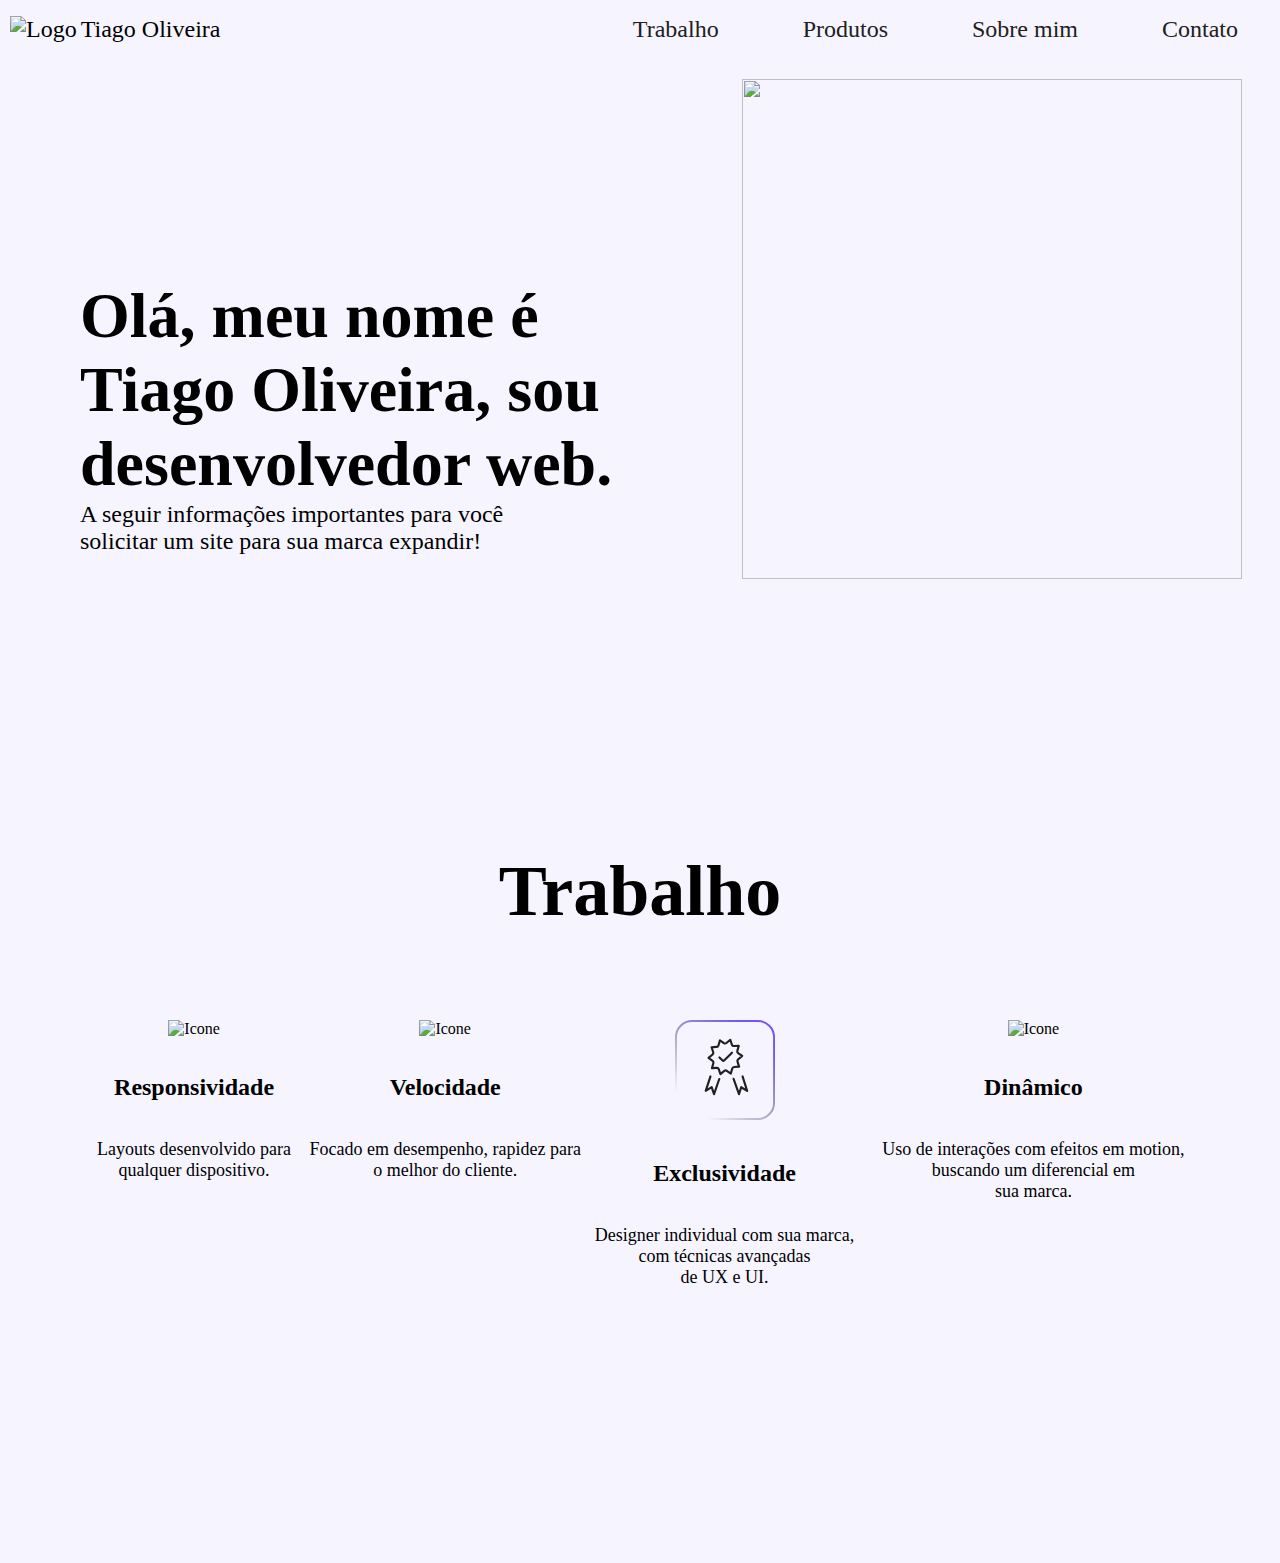
==== index.html @ e6772fb2 "Up up" ====
<!DOCTYPE html>
<html lang="pt-br">
<head>
    <meta charset="UTF-8">
    <meta name="viewport" content="width=device-width, initial-scale=1.0">
    <title>Tiago Oliveira</title>
    <link rel="stylesheet" href="style.css">
</head>
<body>
    <nav class="navbar">
         <div class="logoname">
            <div class="logo">
            <img src="imagens/logo.svg" alt="Logo">
            </div>
            <div class="name">
                <li>Tiago Oliveira</li>
            </div>
        </div>
        
        <ul class="menu">
            <li><a href="Trabalho">Trabalho</a></li>
            <li><a href="Produtos">Produtos</a></li>
            <li><a href="Sobre mim">Sobre mim</a></li>
            <li><a href="Contato">Contato</a></li>
        </ul>
    </nav>
    
        <section class="container">
        
            <div class="text1">
                <h1>Olá, meu nome é<br>
                    Tiago Oliveira, sou<br>
                    desenvolvedor web.</h1>
                <p>A seguir informações importantes para você<br> solicitar um site para sua marca expandir!</p>
            </div>
            <div class="imgeu">
                <div class="fotoeu">
                    <img src="imagens/retanguloeu.svg">
                    <img src="imagens/eu.svg">
                </div>
            </div>
        </section>

        <section class="container2">
            <div class="work"> 
                    <h2>Trabalho</h2>
            </div>
            <div class="iconstext">
                <div class="texticons-child">
                    <div class="icon1">
                        <img src="imagens/work1.svg" alt="Icone">
                    </div>
                    <div class="text">
                        <h3>Responsividade</h3>
                        <p1>Layouts desenvolvido para qualquer dispositivo.</p1>
                    </div>
                </div>
                <div class="texticons-child">
                    <div class="icon1">
                        <img src="imagens/work2.svg" alt="Icone">
                    </div>
                    <div class="text">
                        <h3>Velocidade</h3>
                        <p1>Focado em desempenho, rapidez para o melhor do cliente.</p1>
                    </div>
                </div>
                <div class="texticons-child">
                    <div class="icon1">
                        <img src="imagens/excluisividade.svg" alt="Icone">
                    </div>
                    <div class="text">
                        <h3>Exclusividade</h3>
                        <p1>Designer individual com sua marca, com técnicas avançadas<br> de UX e UI.</p1>
                    </div>
                </div>
                <div class="texticons-child">
                    <div class="icon1">
                        <img src="imagens/dinamico.svg" alt="Icone">
                    </div>
                    <div class="text">
                        <h3>Dinâmico</h3>
                        <p1>Uso de interações com efeitos em motion, buscando um diferencial em<br> sua marca.</p1>
                    </div>
                </div>
            </div>           
        </section>
    
</body>
</html>
---- style.css ----
*{
    padding: 0;
    margin: 0;
    box-sizing: border-box;
}

body{
    background-color: #F6F5FF;
}
.navbar{ 
    font-size: 24px;
    width: 100%;
    background-color: #F6F5FF;
    display: flex;
    justify-content: space-between;
}
.logoname {
    display: flex;
    justify-content: space-between;
    align-items: center;
}
.logo img{
    padding: 0 0 0 10px;
    width:  90px;
    height: 90px;
}
.name li {
    padding: 0 0 0 4px;
    text-decoration: none;
    display: block;
}
.menu {
    list-style: none;
    display: flex;
}
.menu li {
    margin: 0px 10px;
}
a{
    text-decoration: none;
    display: block;
    padding: 16px 32px;
    border-radius: 8px;
    color: #202020;
    transition: .5s ease;
}
.container {
    /*border: 1px solid black;*/
    max-width: 1200px;
    margin: 0px auto;
    padding: 20px 40px;
    display: flex;
    flex-direction: row;   
}
.text1 h1 {
    /*border: 1px solid red;*/
    font-size: 64px;
    padding: 200px 0 0 0;
}
.text1 p {
    /*border: 1px solid green;*/
    font-size: 24px;
}
.imgeu { 
    /*border: 1px solid orange;*/
    padding-left: 130px;
}
.fotoeu img{
   /* border: 1px solid blue;*/
    position: absolute;
    width: 500px;
    height: 500px;   
}
.retangulo img{
    /*border: 1px solid yellow;*/
    position: absolute;
}
.container2 {
    max-width: 1200px;
    
    margin: 255px auto;
    padding: 20px 40px;
    display: flex;
    flex-direction: column;
}
.work {
    text-align: center;  
    margin-bottom: 87px;
    font-size: 48px;
}
.iconstext {
    display: flex;   
}

.icon1 {
    text-align: center;
    margin-bottom: 36px;
}
.icon1 img {
    width: 100px;
    height: 100px;    
}
.text {
   /* border: 1px solid blue;*/
    text-align: center;
    align-items: center;
}
.text h3 {
    font-size: 24px;
    margin-bottom: 38px;
}
.text p1 {
    font-size: 18px;
}
.icon2 img {
    width: 100px;
    height: 100px;
}
.text2 {
    border: 1px solid blue;
}
.icon3 img {
    width: 100px;
    height: 100px;
}
.text3 {
    border: 1px solid blue;
}
.icon4 img {
    width: 100px;
    height: 100px;
}
.text4 {
    border: 1px solid blue;
}
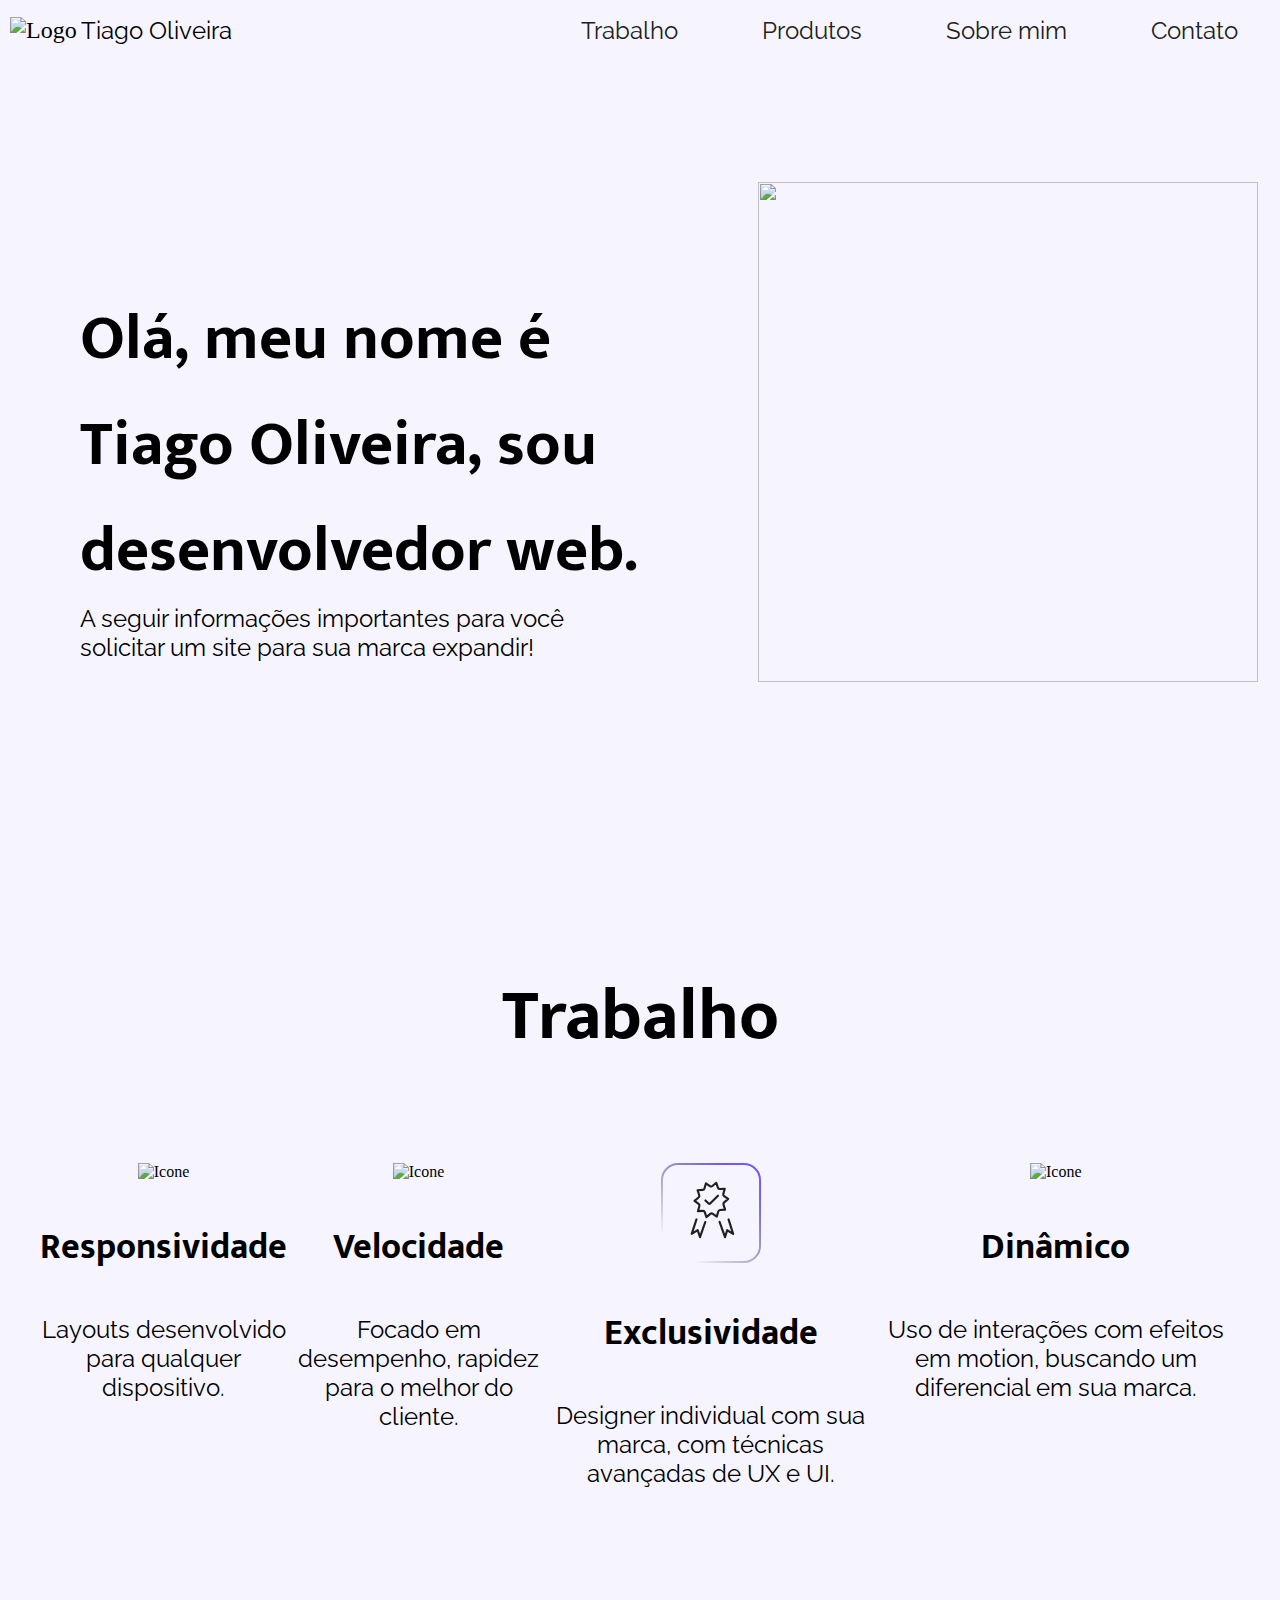
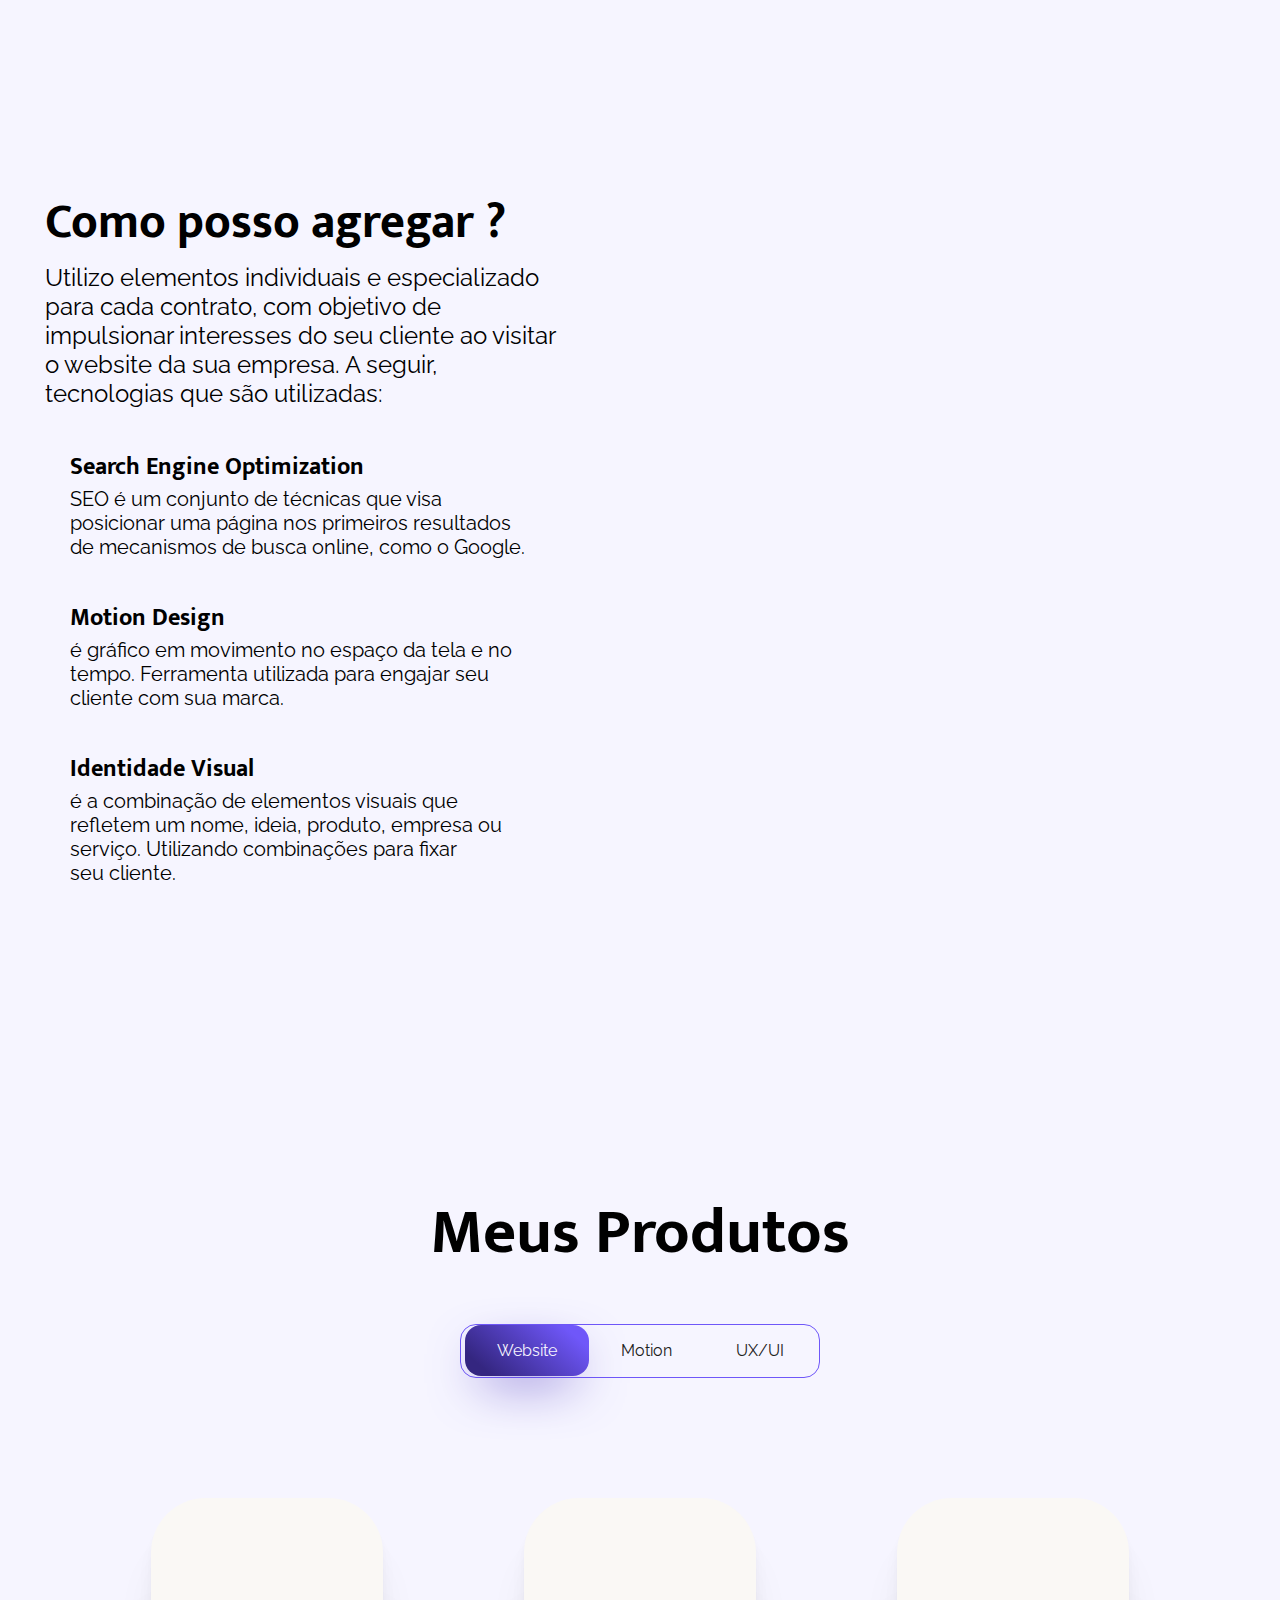
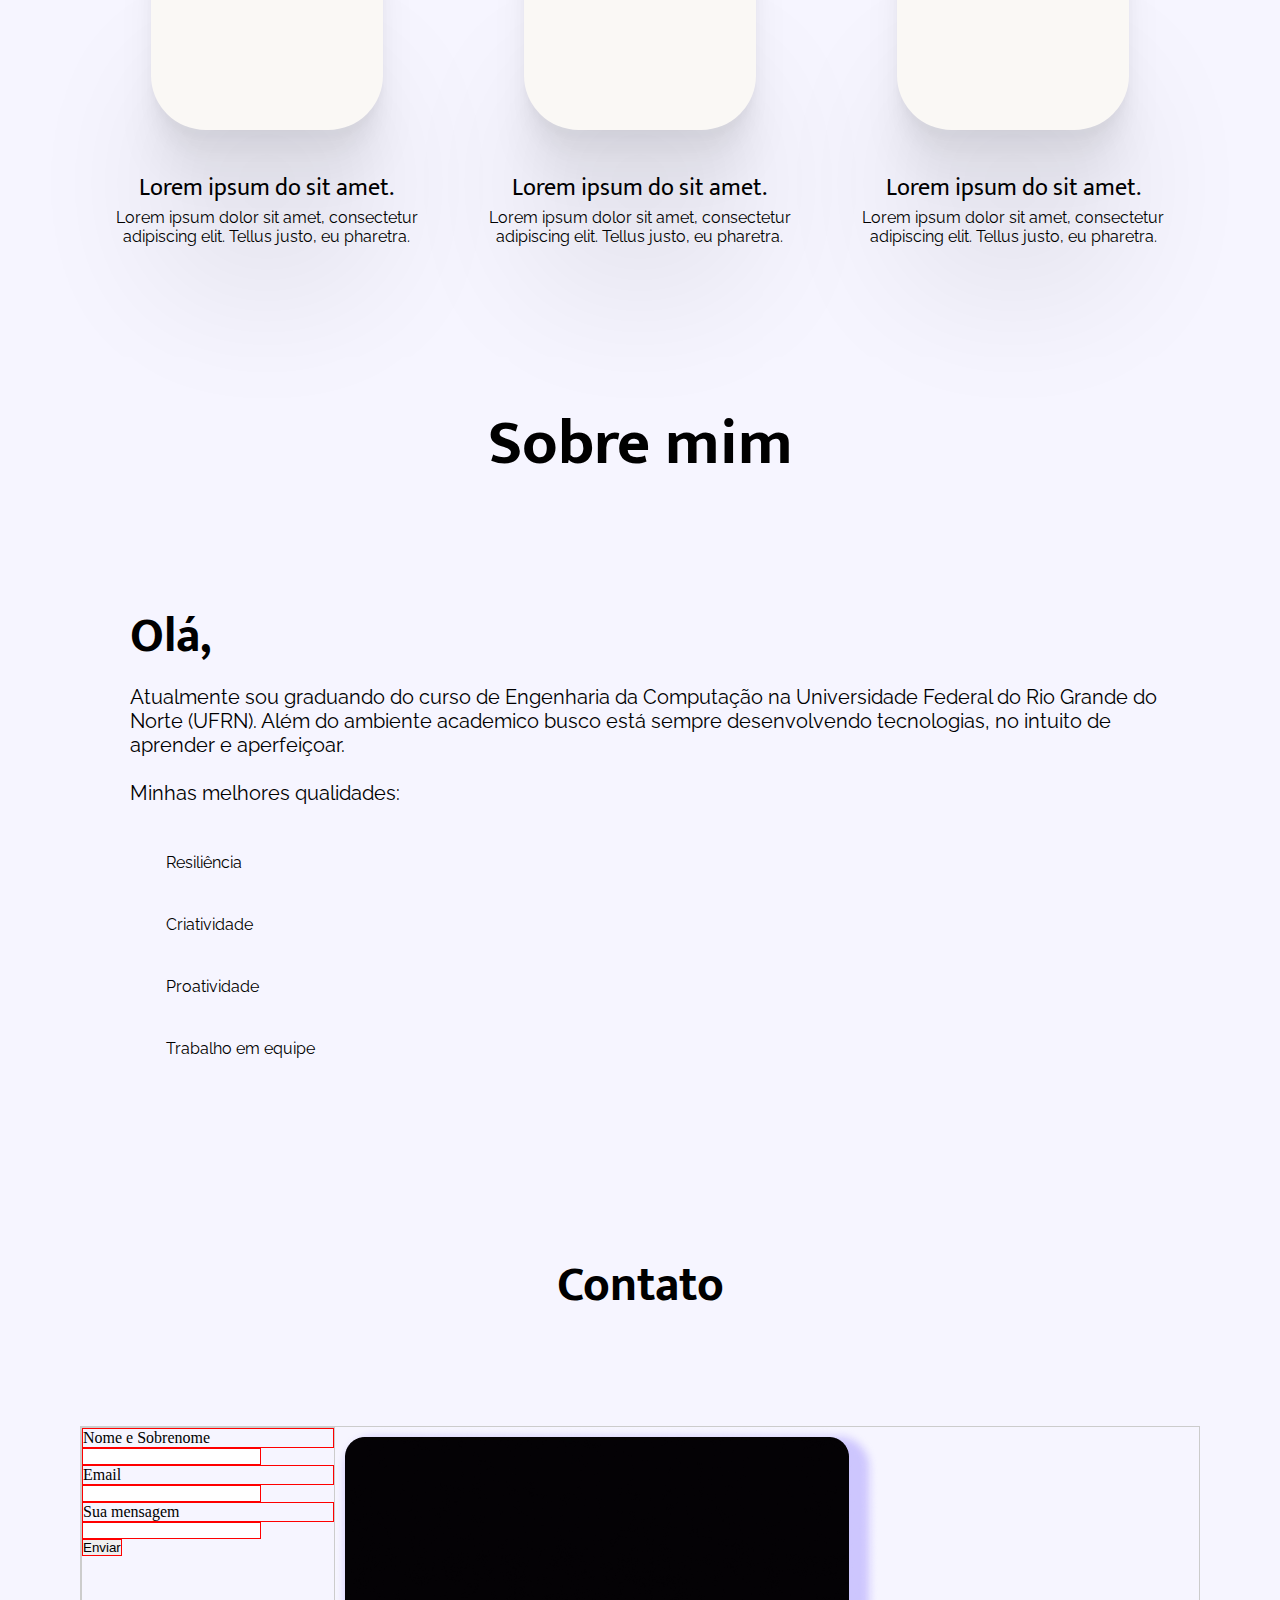
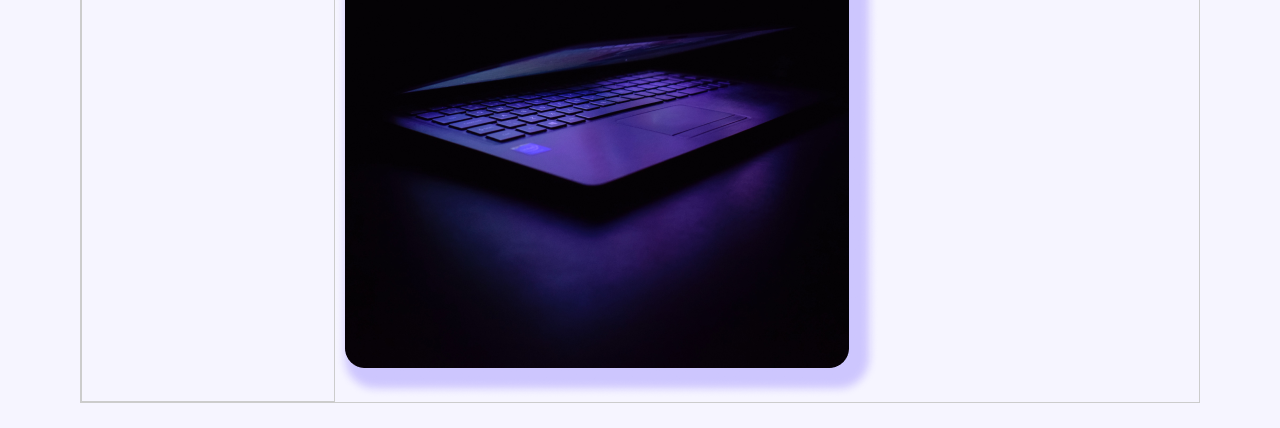
==== commit c569b7b2: "Portfólio Tosantos.dev" ====
--- a/index.html
+++ b/index.html
@@ -5,6 +5,10 @@
     <meta name="viewport" content="width=device-width, initial-scale=1.0">
     <title>Tiago Oliveira</title>
     <link rel="stylesheet" href="style.css">
+    <link rel="preconnect" href="https://fonts.gstatic.com">
+    <link href="https://fonts.googleapis.com/css2?family=Mukta&display=swap" rel="stylesheet">
+    <link rel="preconnect" href="https://fonts.gstatic.com">
+    <link href="https://fonts.googleapis.com/css2?family=Mukta:wght@400;500&family=Raleway&display=swap" rel="stylesheet">
 </head>
 <body>
     <nav class="navbar">
@@ -70,7 +74,7 @@
                     </div>
                     <div class="text">
                         <h3>Exclusividade</h3>
-                        <p1>Designer individual com sua marca, com técnicas avançadas<br> de UX e UI.</p1>
+                        <p1>Designer individual com sua marca, com técnicas avançadas de UX e UI.</p1>
                     </div>
                 </div>
                 <div class="texticons-child">
@@ -79,11 +83,160 @@
                     </div>
                     <div class="text">
                         <h3>Dinâmico</h3>
-                        <p1>Uso de interações com efeitos em motion, buscando um diferencial em<br> sua marca.</p1>
+                        <p1>Uso de interações com efeitos em motion, buscando um diferencial em sua marca.</p1>
                     </div>
                 </div>
             </div>           
         </section>
+    <section class="container3">
+
+        <div class="wireframe">
+            <div class="texts1">
+                <h4>Como posso agregar ?</h4>
+                <p2>Utilizo elementos individuais e especializado<br> 
+                para cada contrato, com objetivo de<br> impulsionar interesses do seu cliente ao visitar<br> o website da sua empresa. A seguir,<br> tecnologias que são utilizadas:
+                </p2>
+            </div>
+            <div class="text2">
+                <div class="text2-child">
+                    <div class="icontext">
+                        <img src="imagens/ponto.svg" alt="">
+                    </div>
+                    <div class="topicostext">
+                        <h5>Search Engine Optimization</h5>
+                        <p3>SEO é um conjunto de técnicas que visa<br> posicionar uma página nos primeiros resultados<br> de mecanismos de busca online, como o Google.</p3>
+                    </div>
+                </div>
+                <div class="text2-child">
+                    <div class="icontext">
+                        <img src="imagens/ponto.svg" alt="">
+                    </div>
+                    <div class="topicostext">
+                        <h5>Motion Design</h5>
+                        <p3>é gráfico em movimento no espaço da tela e no<br> tempo. Ferramenta utilizada para engajar seu<br> cliente com sua marca.  </p3>
+                    </div>
+                </div> 
+                <div class="text2-child">
+                    <div class="icontext">
+                        <img src="imagens/ponto.svg" alt="">
+                    </div>
+                    <div class="topicostext">
+                        <h5>Identidade Visual</h5>
+                        <p3>é a combinação de elementos visuais que<br> refletem um nome, ideia, produto, empresa ou<br> serviço. Utilizando combinações para fixar<br> seu cliente.
+                        </p3>
+                    </div>
+                </div>   
+            </div>
+            
+        </div>
+        <div class="mockup">
+            <img src="imagens/mockup.svg" alt="">
+        </div>
+        
+    </section>
+
+    <section class="container4">
+        <div class="product">
+            <h6>Meus Produtos</h6>
+        </div>
+        <div class="btn-product">
+            <div class="button">
+                <div class="button1">
+                    <a href="">Website</a>
+                </div>
+                <div class="button2">
+                    <a href="">Motion</a>
+                </div>
+                <div class="button3">
+                    <a href="">UX/UI</a>
+                </div>
+            </div>
+            <div class="exemplos">
+                <div class="img-text">
+                    <div class="img-retangulo"></div>
+                    <div class="text-exemplo">
+                        <h7>Lorem ipsum do sit amet.</h7><br>
+                        <p4>Lorem ipsum dolor sit amet, consectetur adipiscing elit. Tellus justo, eu pharetra.</p4>
+                    </div>
+                </div>
+                <div class="img-text">
+                    <div class="img-retangulo"></div>
+                    <div class="text-exemplo">
+                        <h7>Lorem ipsum do sit amet.</h7><br>
+                        <p4>Lorem ipsum dolor sit amet, consectetur adipiscing elit. Tellus justo, eu pharetra.</p4>
+                    </div>
+                </div>
+                <div class="img-text">
+                    <div class="img-retangulo"></div>
+                    <div class="text-exemplo">
+                        <h7>Lorem ipsum do sit amet.</h7><br>
+                        <p4>Lorem ipsum dolor sit amet, consectetur adipiscing elit. Tellus justo, eu pharetra.</p4>
+                    </div>
+                </div>  
+            </div>
+        </div>   
+    </section>
+
+    <section class="container5">
+        <div class="sobremim">
+            <h6>Sobre mim</h6>
+        </div>
+        <div class="eu-text">
+            <div class="imgeulogo">
+                <img src="imagens/eu-logo.svg" alt="">
+            </div>
+            <div class="text-topicosqualidade">
+                <div class="title">
+                    <h2>Olá,</h2>
+                </div>
+                <div class="textsobremim">
+                    <p>Atualmente sou graduando do curso de Engenharia da Computação na Universidade Federal do Rio Grande do Norte (UFRN). Além do ambiente academico busco está sempre desenvolvendo tecnologias, no intuito de aprender e aperfeiçoar.
+                    <br>
+                    <br>Minhas melhores qualidades:
+                    </p>
+                </div>
+                <div class="topicosqualidade">
+                    <img src="imagens/ponto.svg" alt="">
+                    <p>Resiliência</p>
+                </div>
+                <div class="topicosqualidade">
+                    <img src="imagens/ponto.svg" alt="">
+                    <p>Criatividade</p>
+                </div>
+                <div class="topicosqualidade">
+                    <img src="imagens/ponto.svg" alt="">
+                    <p>Proatividade</p>
+                </div>
+                <div class="topicosqualidade">
+                    <img src="imagens/ponto.svg" alt="">
+                    <p>Trabalho em equipe</p>
+                </div>
+            </div>
+        </div>
+    </section>
+
+    <section class="container6">
+            <div class="contato">
+                <h6>Contato</h6>
+            </div>
+            <div class="form-img">
+                <div class="formulario">
+                    <form>
+                        <label for="nomesobrenome">Nome e Sobrenome</label>
+                        <input type="text" id="nomesobrenome">
+                        <label for="email">Email</label>
+                        <input type="text" id="email">
+                        <label for="mensagem">Sua mensagem</label>
+                        <input type="text" id="mensagem">
+                        <input type="submit" value="Enviar">
+                    </form>
+                </div>
+                <div class="imgnot">
+                    <img src="imagens/notebook.png" alt="">
+                </div>
+            </div>
+
+    </section>
     
 </body>
 </html>--- a/style.css
+++ b/style.css
@@ -3,7 +3,18 @@
     margin: 0;
     box-sizing: border-box;
 }
-
+h1, h2, h3, h4, h5, h6, h7 {
+    font-family: 'Mukta', sans-serif;
+}
+p, p1, p2, p3, p4 {
+    font-family: 'Raleway', sans-serif;
+}
+a{
+    font-family: 'Raleway', sans-serif;
+}
+li{
+    font-family: 'Raleway', sans-serif;
+}
 body{
     background-color: #F6F5FF;
 }
@@ -13,6 +24,7 @@
     background-color: #F6F5FF;
     display: flex;
     justify-content: space-between;
+    align-items: center;
 }
 .logoname {
     display: flex;
@@ -45,41 +57,40 @@
     transition: .5s ease;
 }
 .container {
-    /*border: 1px solid black;*/
-    max-width: 1200px;
-    margin: 0px auto;
+    max-width: 1200px;
+    margin: 5px auto;
     padding: 20px 40px;
     display: flex;
-    flex-direction: row;   
+    flex-direction: row;  
+    flex-wrap: wrap;
 }
 .text1 h1 {
-    /*border: 1px solid red;*/
     font-size: 64px;
-    padding: 200px 0 0 0;
+    margin-top: 200px;
 }
 .text1 p {
-    /*border: 1px solid green;*/
-    font-size: 24px;
-}
-.imgeu { 
-    /*border: 1px solid orange;*/
-    padding-left: 130px;
-}
+    font-size: 24px;
+}
+/*.imgeu { 
+    border: 1px solid orange;
+    position: absolute;
+    margin-left: 182px;
+}*/
 .fotoeu img{
-   /* border: 1px solid blue;*/
-    position: absolute;
     width: 500px;
     height: 500px;   
-}
+    position: absolute;
+    margin: 96px 0 0 120px; 
+} 
 .retangulo img{
     /*border: 1px solid yellow;*/
     position: absolute;
 }
 .container2 {
     max-width: 1200px;
-    
+    flex-wrap: wrap;
     margin: 255px auto;
-    padding: 20px 40px;
+    padding: 20px 0;
     display: flex;
     flex-direction: column;
 }
@@ -91,7 +102,6 @@
 .iconstext {
     display: flex;   
 }
-
 .icon1 {
     text-align: center;
     margin-bottom: 36px;
@@ -106,32 +116,209 @@
     align-items: center;
 }
 .text h3 {
-    font-size: 24px;
+    font-size: 36px;
     margin-bottom: 38px;
 }
 .text p1 {
-    font-size: 18px;
-}
-.icon2 img {
-    width: 100px;
-    height: 100px;
-}
-.text2 {
-    border: 1px solid blue;
-}
-.icon3 img {
-    width: 100px;
-    height: 100px;
-}
-.text3 {
-    border: 1px solid blue;
-}
-.icon4 img {
-    width: 100px;
-    height: 100px;
-}
-.text4 {
-    border: 1px solid blue;
+    font-size: 24px;
+}
+.container3 {
+    max-width: 1200px;
+    margin: 255px auto;
+    padding: 20px 0;
+    display: flex;
+    flex-direction: row;
+    align-content: center;
+    flex-wrap: wrap;
+}
+.texts1 {
+    margin-left: 5px;
+}
+.texts1 h4 {
+    font-size: 48px;
+}
+.texts1 p2{
+    font-size: 24px;
+}
+.text2-child {
+    display: flex;
+}
+.icontext {
+    margin-top: 43px;
+}
+.topicostext {
+    margin: 39px 0 0 30px;
+}
+.topicostext h5 {
+    font-size: 24px;
+}
+.topicostext p3 {
+    font-size: 20px;
+}
+.mockup img {
+    margin: 30px 0 0 100px;
+}
+.container4 {
+    max-width: 1200px;
+    margin: 5px auto;
+    padding: 20px 40px;
+    display: flex;
+    flex-direction: column;  
+    flex-wrap: wrap;
+}
+.product {
+    text-align: center;
+}
+.product h6 {
+    font-size: 64px;
+    margin-bottom: 38px;
+}
+.btn-product {
+    display: block;
+}
+.button {
+    margin: 0 380px;
+    height: 54px;
+    border-radius: 16px;
+    display: flex;
+    flex-flow: row wrap;
+    justify-content: center;
+    border: 1px solid#6F57F9;
+}
+.button1 a {
+    flex-flow: row wrap;
+    justify-content: center;
+    border-radius: 16px;       
+}
+:hover .button1 a {
+    background: linear-gradient(220.94deg, #6F57F9 14.43%, #342680 85.28%);
+    box-shadow: 0px 18px 52px -16px #5440C1;
+    border-radius: 16px;  
+}
+:hover .button1 a {
+    color: #F6F5FF;
 }
 
+.button2 a {
+    flex-flow: row wrap;
+    justify-content: center;
+    border-radius: 16px;
+}
+/*:hover .button2 a {
+    background: linear-gradient(220.94deg, #6F57F9 14.43%, #342680 85.28%);
+    box-shadow: 0px 18px 52px -16px #5440C1;
+    border-radius: 16px;    
+}
+:hover .button2 a {
+    color: #F6F5FF;
+}*/
+.button3 a {
+    flex-flow: row wrap;
+    justify-content: center;
+    border-radius: 16px;
+}
+/*:hover .button3 a {
+    background: linear-gradient(220.94deg, #6F57F9 14.43%, #342680 85.28%);
+box-shadow: 0px 18px 52px -16px #5440C1;
+border-radius: 16px;    
+}
+:hover .button3 a {
+    color: #F6F5FF;
+}*/
+.exemplos {
+    margin-top: 120px;
+    display: flex;
+    flex-direction: row;
+    text-align: center;
+}
+.img-text {
+    display: flex;
+    flex-direction: column;
+    align-items: center;
+}
+.img-retangulo{
+    width: 232px;
+    height: 232px;
+    background: #FAF8F5;
+    box-shadow: 0px 168.987px 135.189px rgba(0, 0, 0, 0.07), 0px 50.9446px 40.7557px rgba(0, 0, 0, 0.0456112), 0px 21.1598px 16.9278px rgba(0, 0, 0, 0.035), 0px 7.65308px 6.12246px rgba(0, 0, 0, 0.0243888);
+    border-radius: 54.5958px;
+    margin-bottom: 38px;
+}
+.text-exemplo {
+    margin-bottom: 100px;
+}
+.text-exemplo h7 {
+    font-size: 24px;
+}
+.text-exemplo p4 {
+    font-size: 16px;
+}
+.container5 { 
+    max-width: 1200px;
+    margin: 5px auto;
+    padding: 20px 40px;
+    display: block;
+    flex-direction: row;  
+    flex-wrap: wrap;
+}
+.sobremim h6 {
+    font-size: 64px;
+    text-align: center;
+    margin-bottom: 100px;
+}
+.eu-text {
+    display: flex;
+}
+.text-topicosqualidade { 
+    margin-left: 50px;
+}
+.title h2 {
+    margin-bottom: 8px;
+    font-size: 48px;
+}
+.textsobremim p {
+    font-size: 20px;
+    margin-bottom: 48px;
+}
+.topicosqualidade {
+    display: flex;
+    flex-direction: row;
+    margin: 43px 0;
+    align-items: center;
+}
+.topicosqualidade p {
+    margin-left: 36px;
+    align-items: baseline;
+}
+.container6 {
+    max-width: 1200px;
+    margin: 5px auto;
+    padding: 20px 40px;
+    display: flex;
+    flex-direction: column;  
+    flex-wrap: wrap;
+}
+.contato h6 {
+    font-size: 48px;
+    text-align: center;
+    margin: 100px 0;
+}
+.form-img {
+    border: 1px solid #ccc;
+    display: flex;
+}
+.formulario {
+    border: 1px solid #ccc;
+}
+.formulario label {
+    border: 1px solid red;
+    width: 100%;
+    display: block;
+    margin-right: 123px;
+    
+}
+.formulario input {
+    border: 1px solid red;
+    display: block;
+}
 
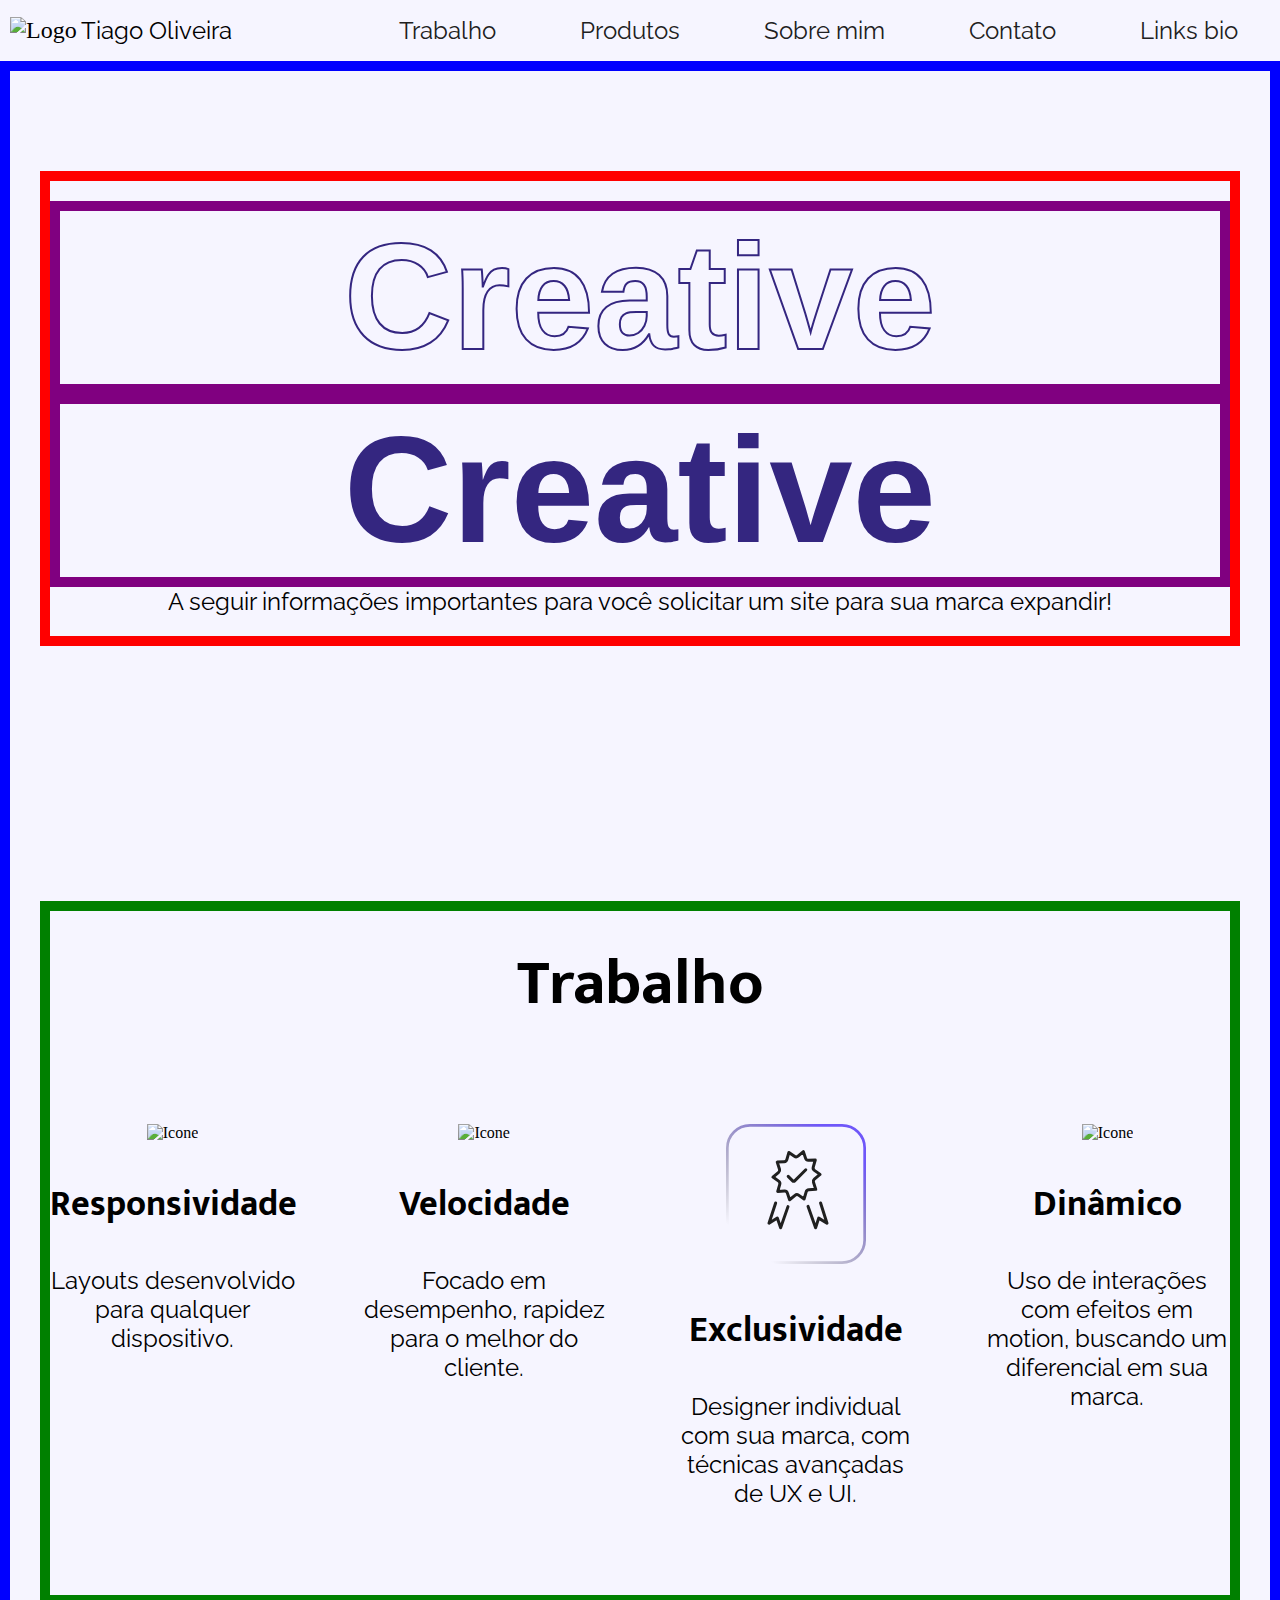
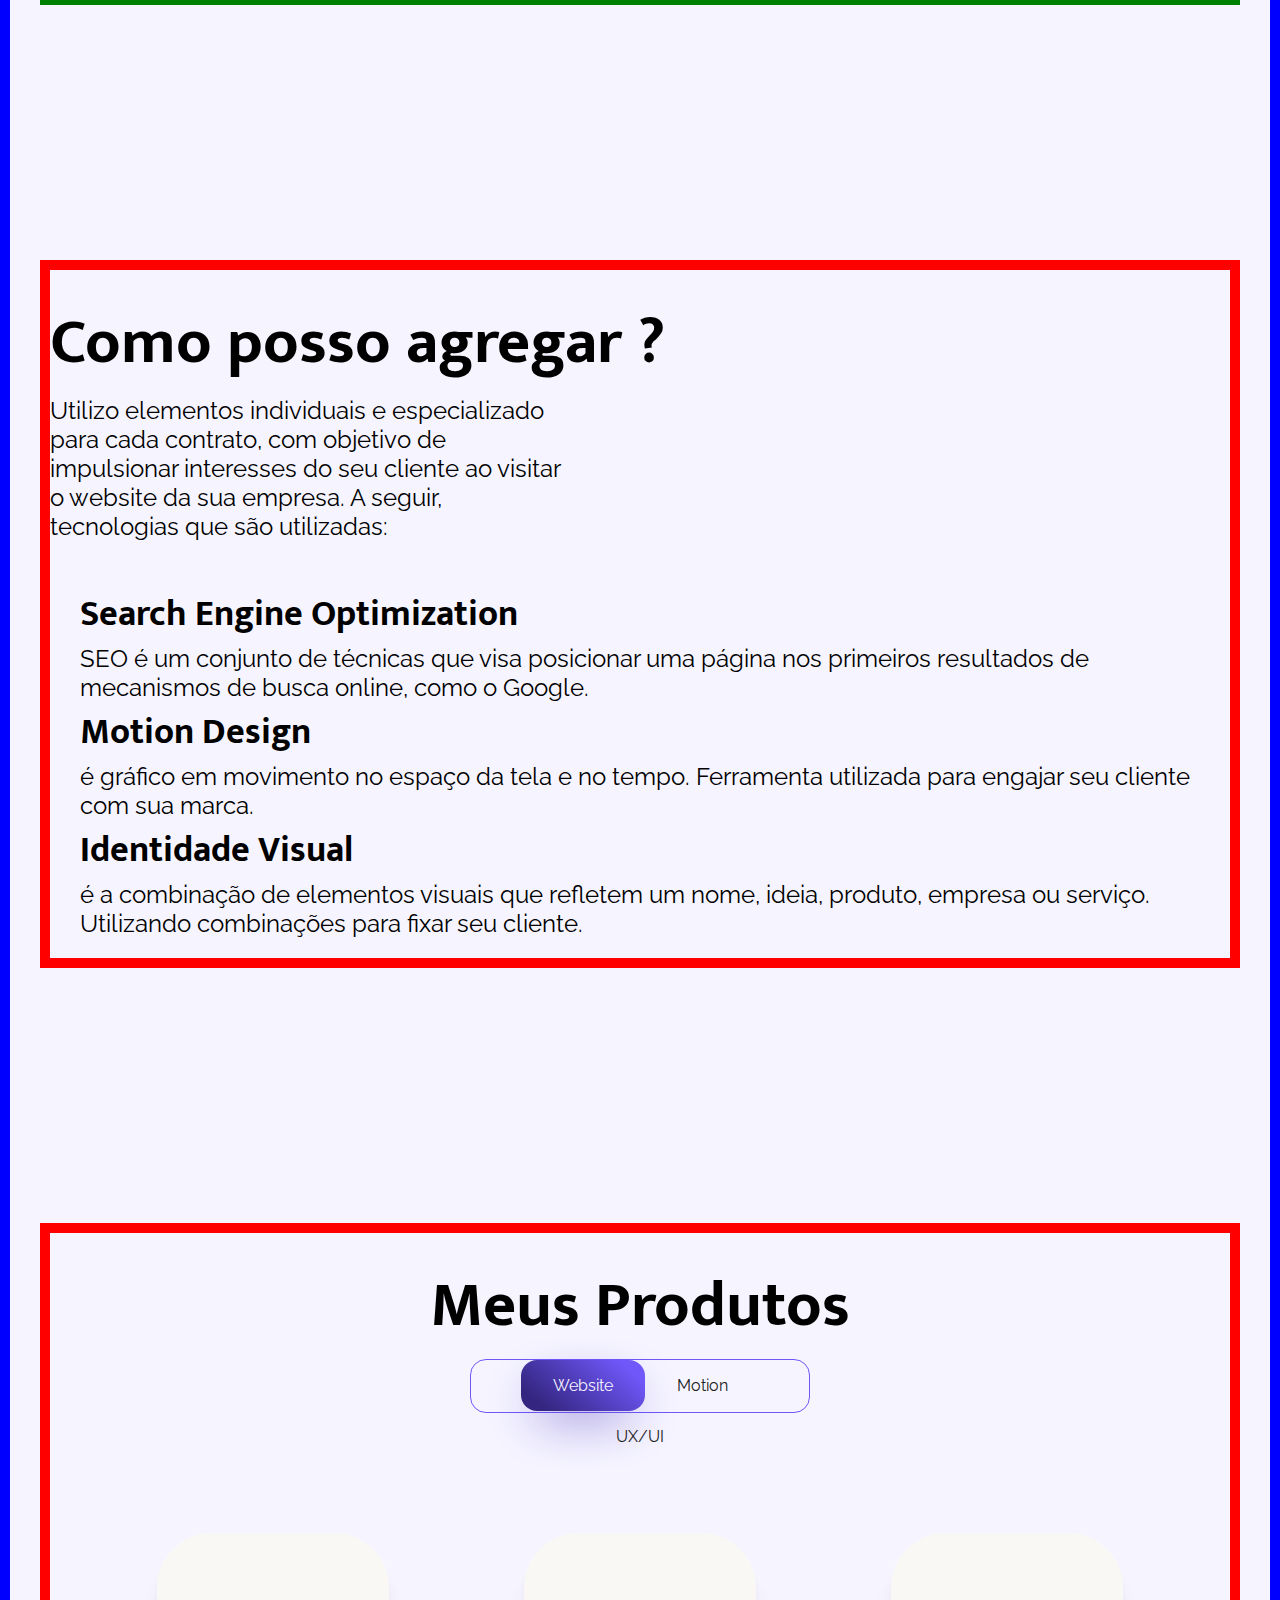
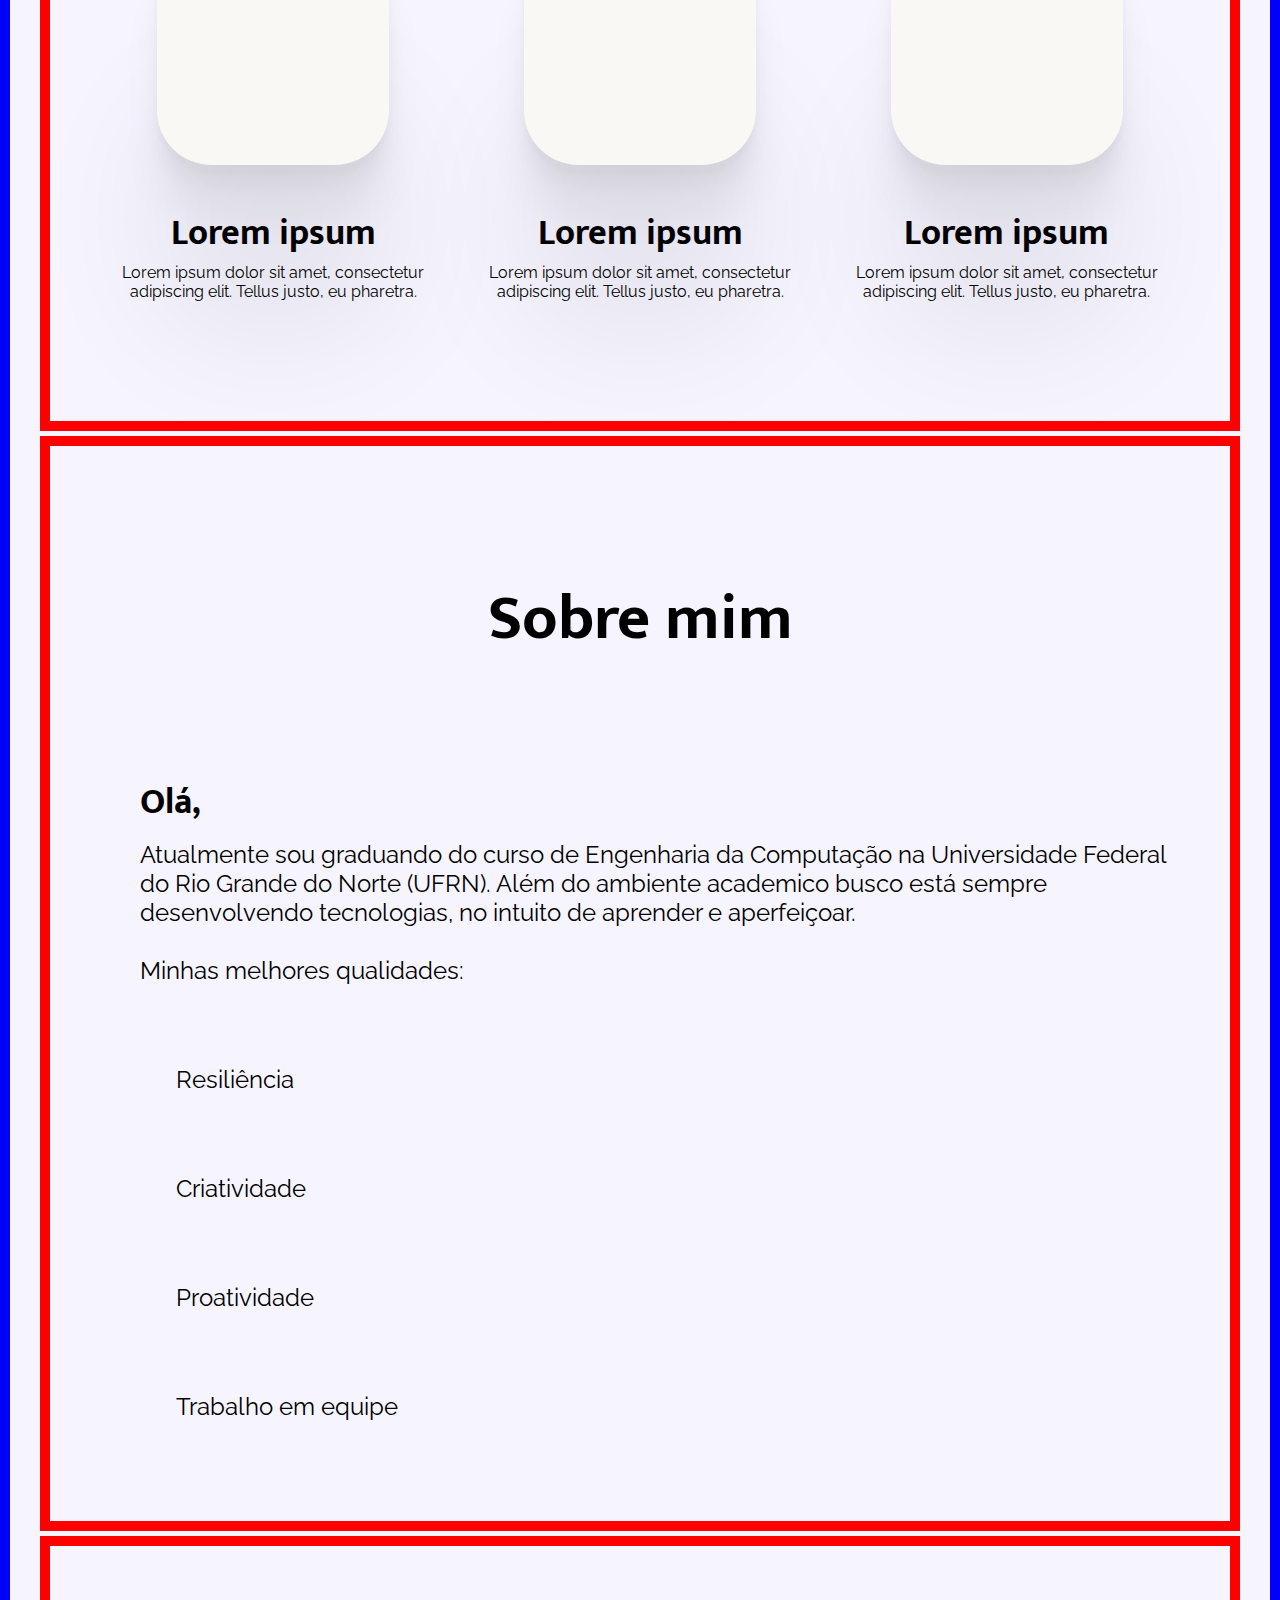
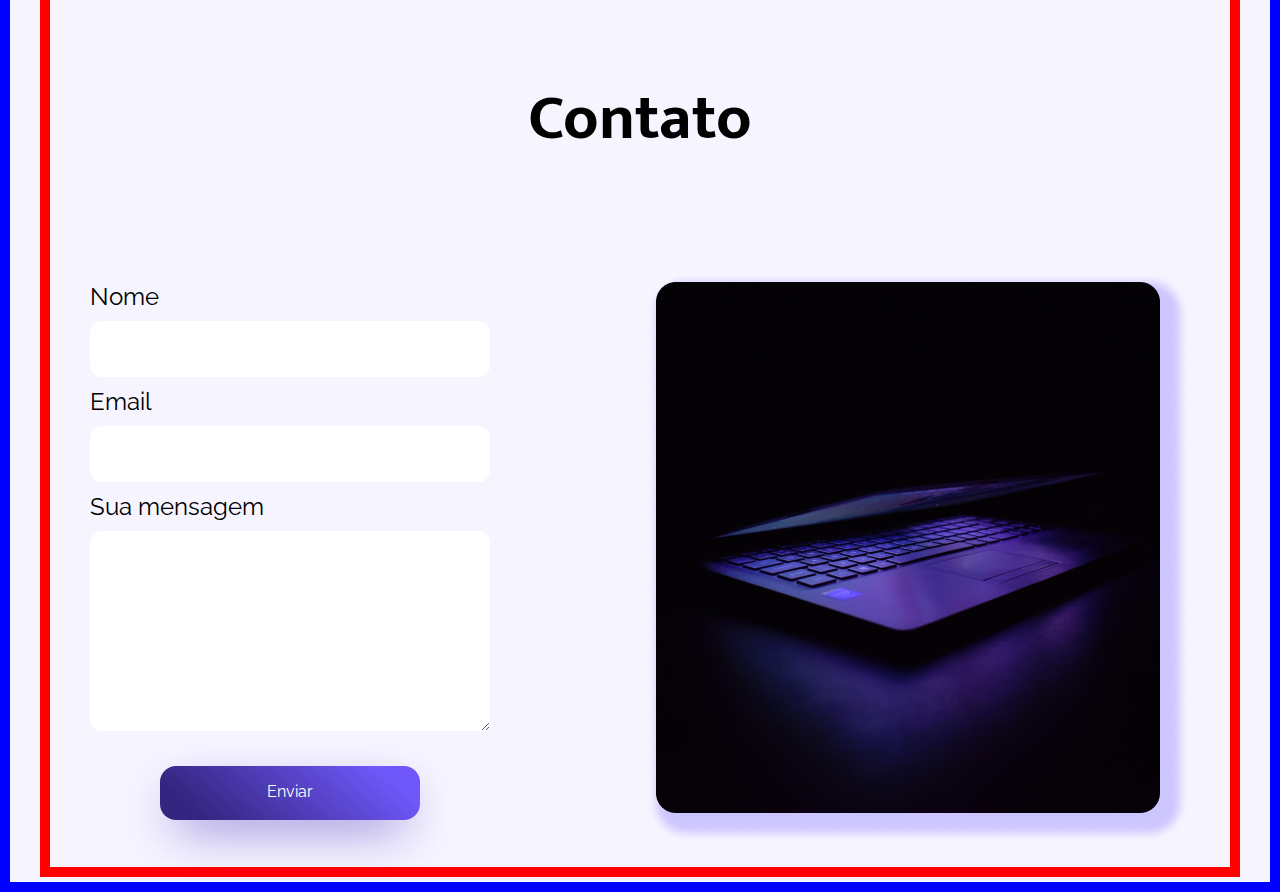
==== commit 69dd728f: "Portfólio tosantos.dev" ====
--- a/index.html
+++ b/index.html
@@ -1,242 +1,286 @@
 <!DOCTYPE html>
 <html lang="pt-br">
-<head>
-    <meta charset="UTF-8">
-    <meta name="viewport" content="width=device-width, initial-scale=1.0">
+  <head>
+    <meta charset="UTF-8" />
+    <meta name="viewport" content="width=device-width, initial-scale=1.0" />
     <title>Tiago Oliveira</title>
-    <link rel="stylesheet" href="style.css">
-    <link rel="preconnect" href="https://fonts.gstatic.com">
-    <link href="https://fonts.googleapis.com/css2?family=Mukta&display=swap" rel="stylesheet">
-    <link rel="preconnect" href="https://fonts.gstatic.com">
-    <link href="https://fonts.googleapis.com/css2?family=Mukta:wght@400;500&family=Raleway&display=swap" rel="stylesheet">
-</head>
-<body>
-    <nav class="navbar">
-         <div class="logoname">
-            <div class="logo">
-            <img src="imagens/logo.svg" alt="Logo">
-            </div>
-            <div class="name">
-                <li>Tiago Oliveira</li>
-            </div>
-        </div>
+    <link rel="stylesheet" href="style.css" />
+    <link rel="preconnect" href="https://fonts.gstatic.com" />
+    <link
+      href="https://fonts.googleapis.com/css2?family=Mukta&display=swap"
+      rel="stylesheet"
+    />
+    <link rel="preconnect" href="https://fonts.gstatic.com" />
+    <link
+      href="https://fonts.googleapis.com/css2?family=Mukta:wght@400;500&family=Raleway&display=swap"
+      rel="stylesheet"
+    />
+  </head>
+  <body>
+    <header>
+      <nav class="navbar">
+        <div class="logoname">
+          <div class="logo">
+            <img src="imagens/logo.svg" alt="Logo" />
+          </div>
+          <div class="name">
+            <li>Tiago Oliveira</li>
+          </div>
+        </div>
+        <ul class="menu">
+          <li><a href="trabalho">Trabalho</a></li>
+          <li><a href="produtos">Produtos</a></li>
+          <li><a href="sobre mim">Sobre mim</a></li>
+          <li><a href="contato">Contato</a></li>
+          <li><a href="linksme.html">Links bio</a></li>
+        </ul>
+      </nav>
+    </header>
+    <main>
+      <section class="container">
+        <div class="wave">
+          <h5>Creative</h5>
+          <h5>Creative</h5>
+          <p>
+            A seguir informações importantes para você
+            solicitar um site para sua marca expandir!
+          </p>
+
+        </div>  
+          <!--<p>
+            A seguir informações importantes para você
+            solicitar um site para sua marca expandir!
+          </p>-->
+
         
-        <ul class="menu">
-            <li><a href="Trabalho">Trabalho</a></li>
-            <li><a href="Produtos">Produtos</a></li>
-            <li><a href="Sobre mim">Sobre mim</a></li>
-            <li><a href="Contato">Contato</a></li>
-        </ul>
-    </nav>
-    
-        <section class="container">
         
-            <div class="text1">
-                <h1>Olá, meu nome é<br>
-                    Tiago Oliveira, sou<br>
-                    desenvolvedor web.</h1>
-                <p>A seguir informações importantes para você<br> solicitar um site para sua marca expandir!</p>
-            </div>
-            <div class="imgeu">
-                <div class="fotoeu">
-                    <img src="imagens/retanguloeu.svg">
-                    <img src="imagens/eu.svg">
-                </div>
-            </div>
-        </section>
-
-        <section class="container2">
-            <div class="work"> 
-                    <h2>Trabalho</h2>
-            </div>
-            <div class="iconstext">
-                <div class="texticons-child">
-                    <div class="icon1">
-                        <img src="imagens/work1.svg" alt="Icone">
-                    </div>
-                    <div class="text">
-                        <h3>Responsividade</h3>
-                        <p1>Layouts desenvolvido para qualquer dispositivo.</p1>
-                    </div>
-                </div>
-                <div class="texticons-child">
-                    <div class="icon1">
-                        <img src="imagens/work2.svg" alt="Icone">
-                    </div>
-                    <div class="text">
-                        <h3>Velocidade</h3>
-                        <p1>Focado em desempenho, rapidez para o melhor do cliente.</p1>
-                    </div>
-                </div>
-                <div class="texticons-child">
-                    <div class="icon1">
-                        <img src="imagens/excluisividade.svg" alt="Icone">
-                    </div>
-                    <div class="text">
-                        <h3>Exclusividade</h3>
-                        <p1>Designer individual com sua marca, com técnicas avançadas de UX e UI.</p1>
-                    </div>
-                </div>
-                <div class="texticons-child">
-                    <div class="icon1">
-                        <img src="imagens/dinamico.svg" alt="Icone">
-                    </div>
-                    <div class="text">
-                        <h3>Dinâmico</h3>
-                        <p1>Uso de interações com efeitos em motion, buscando um diferencial em sua marca.</p1>
-                    </div>
-                </div>
-            </div>           
-        </section>
-    <section class="container3">
-
+      </section>
+
+      <section class="container2">
+        <div class="work">
+          <h1>Trabalho</h1>
+        </div>
+        <div class="iconstext">
+          <div class="texticons-child">
+            <div class="icon1">
+              <img src="imagens/work1.svg" alt="Icone" />
+            </div>
+            <div class="text">
+              <h2>Responsividade</h2>
+              <p>Layouts desenvolvido para qualquer dispositivo.</p>
+            </div>
+          </div>
+          <div class="texticons-child">
+            <div class="icon2">
+              <img src="imagens/work2.svg" alt="Icone" />
+            </div>
+            <div class="text">
+              <h2>Velocidade</h2>
+              <p>Focado em desempenho, rapidez para o melhor do cliente.</p>
+            </div>
+          </div>
+          <div class="texticons-child">
+            <div class="icon3">
+              <img src="imagens/excluisividade.svg" alt="Icone" />
+            </div>
+            <div class="text">
+              <h2>Exclusividade</h2>
+              <p
+                >Designer individual com sua marca, com técnicas avançadas de UX
+                e UI.</p
+              >
+            </div>
+          </div>
+          <div class="texticons-child">
+            <div class="icon4">
+              <img src="imagens/dinamico.svg" alt="Icone" />
+            </div>
+            <div class="text">
+              <h2>Dinâmico</h2>
+              <p
+                >Uso de interações com efeitos em motion, buscando um
+                diferencial em sua marca.</p
+              >
+            </div>
+          </div>
+        </div>
+      </section>
+      <section class="container3">
         <div class="wireframe">
-            <div class="texts1">
-                <h4>Como posso agregar ?</h4>
-                <p2>Utilizo elementos individuais e especializado<br> 
-                para cada contrato, com objetivo de<br> impulsionar interesses do seu cliente ao visitar<br> o website da sua empresa. A seguir,<br> tecnologias que são utilizadas:
-                </p2>
-            </div>
-            <div class="text2">
-                <div class="text2-child">
-                    <div class="icontext">
-                        <img src="imagens/ponto.svg" alt="">
-                    </div>
-                    <div class="topicostext">
-                        <h5>Search Engine Optimization</h5>
-                        <p3>SEO é um conjunto de técnicas que visa<br> posicionar uma página nos primeiros resultados<br> de mecanismos de busca online, como o Google.</p3>
-                    </div>
-                </div>
-                <div class="text2-child">
-                    <div class="icontext">
-                        <img src="imagens/ponto.svg" alt="">
-                    </div>
-                    <div class="topicostext">
-                        <h5>Motion Design</h5>
-                        <p3>é gráfico em movimento no espaço da tela e no<br> tempo. Ferramenta utilizada para engajar seu<br> cliente com sua marca.  </p3>
-                    </div>
-                </div> 
-                <div class="text2-child">
-                    <div class="icontext">
-                        <img src="imagens/ponto.svg" alt="">
-                    </div>
-                    <div class="topicostext">
-                        <h5>Identidade Visual</h5>
-                        <p3>é a combinação de elementos visuais que<br> refletem um nome, ideia, produto, empresa ou<br> serviço. Utilizando combinações para fixar<br> seu cliente.
-                        </p3>
-                    </div>
-                </div>   
-            </div>
-            
+          <div class="texts1">
+            <h1>Como posso agregar ?</h1>
+            <p
+              >Utilizo elementos individuais e especializado<br />
+              para cada contrato, com objetivo de<br />
+              impulsionar interesses do seu cliente ao visitar<br />
+              o website da sua empresa. A seguir,<br />
+              tecnologias que são utilizadas:
+            </p>
+          </div>
+          <div class="text2">
+            <div class="text2-child">
+              <div class="icontext">
+                <img src="imagens/ponto.svg" alt="" />
+              </div>
+              <div class="topicostext">
+                <h2>Search Engine Optimization</h2>
+                <p
+                  >SEO é um conjunto de técnicas que visa
+                  posicionar uma página nos primeiros resultados
+                  de mecanismos de busca online, como o Google.</p
+                >
+              </div>
+            </div>
+            <div class="text2-child">
+              <div class="icontext">
+                <img src="imagens/ponto.svg" alt="" />
+              </div>
+              <div class="topicostext">
+                <h2>Motion Design</h2>
+                <p
+                  >é gráfico em movimento no espaço da tela e no
+                  tempo. Ferramenta utilizada para engajar seu
+                  cliente com sua marca.
+                </p>
+              </div>
+            </div>
+            <div class="text2-child">
+              <div class="icontext">
+                <img src="imagens/ponto.svg" alt="" />
+              </div>
+              <div class="topicostext">
+                <h2>Identidade Visual</h2>
+                <p
+                  >é a combinação de elementos visuais que
+                  refletem um nome, ideia, produto, empresa ou
+                  serviço. Utilizando combinações para fixar
+                  seu cliente.
+                </p>
+              </div>
+            </div>
+          </div>
         </div>
         <div class="mockup">
-            <img src="imagens/mockup.svg" alt="">
-        </div>
-        
-    </section>
-
-    <section class="container4">
+          <img src="imagens/mockup.svg" alt="" />
+        </div>
+      </section>
+
+      <section class="container4">
         <div class="product">
-            <h6>Meus Produtos</h6>
+          <h1>Meus Produtos</h1>
         </div>
         <div class="btn-product">
-            <div class="button">
-                <div class="button1">
-                    <a href="">Website</a>
-                </div>
-                <div class="button2">
-                    <a href="">Motion</a>
-                </div>
-                <div class="button3">
-                    <a href="">UX/UI</a>
-                </div>
-            </div>
-            <div class="exemplos">
-                <div class="img-text">
-                    <div class="img-retangulo"></div>
-                    <div class="text-exemplo">
-                        <h7>Lorem ipsum do sit amet.</h7><br>
-                        <p4>Lorem ipsum dolor sit amet, consectetur adipiscing elit. Tellus justo, eu pharetra.</p4>
-                    </div>
-                </div>
-                <div class="img-text">
-                    <div class="img-retangulo"></div>
-                    <div class="text-exemplo">
-                        <h7>Lorem ipsum do sit amet.</h7><br>
-                        <p4>Lorem ipsum dolor sit amet, consectetur adipiscing elit. Tellus justo, eu pharetra.</p4>
-                    </div>
-                </div>
-                <div class="img-text">
-                    <div class="img-retangulo"></div>
-                    <div class="text-exemplo">
-                        <h7>Lorem ipsum do sit amet.</h7><br>
-                        <p4>Lorem ipsum dolor sit amet, consectetur adipiscing elit. Tellus justo, eu pharetra.</p4>
-                    </div>
-                </div>  
-            </div>
-        </div>   
-    </section>
-
-    <section class="container5">
+          <div class="button">
+            <div class="button1">
+              <a href="">Website</a>
+            </div>
+            <div class="button2">
+              <a href="">Motion</a>
+            </div>
+            <div class="button3">
+              <a href="">UX/UI</a>
+            </div>
+          </div>
+          <div class="exemplos">
+            <div class="img-text">
+              <div class="img-retangulo"></div>
+              <div class="text-exemplo">
+                <h2>Lorem ipsum</h2>
+                <p
+                  >Lorem ipsum dolor sit amet, consectetur adipiscing elit.
+                  Tellus justo, eu pharetra.</p
+                >
+              </div>
+            </div>
+            <div class="img-text">
+              <div class="img-retangulo"></div>
+              <div class="text-exemplo">
+                <h2>Lorem ipsum</h2>
+                <p
+                  >Lorem ipsum dolor sit amet, consectetur adipiscing elit.
+                  Tellus justo, eu pharetra.</p
+                >
+              </div>
+            </div>
+            <div class="img-text">
+              <div class="img-retangulo"></div>
+              <div class="text-exemplo">
+                <h2>Lorem ipsum</h2>
+                <p
+                  >Lorem ipsum dolor sit amet, consectetur adipiscing elit.
+                  Tellus justo, eu pharetra.</p
+                >
+              </div>
+            </div>
+          </div>
+        </div>
+      </section>
+
+      <section class="container5">
         <div class="sobremim">
-            <h6>Sobre mim</h6>
+          <h1>Sobre mim</h1>
         </div>
         <div class="eu-text">
-            <div class="imgeulogo">
-                <img src="imagens/eu-logo.svg" alt="">
-            </div>
-            <div class="text-topicosqualidade">
-                <div class="title">
-                    <h2>Olá,</h2>
-                </div>
-                <div class="textsobremim">
-                    <p>Atualmente sou graduando do curso de Engenharia da Computação na Universidade Federal do Rio Grande do Norte (UFRN). Além do ambiente academico busco está sempre desenvolvendo tecnologias, no intuito de aprender e aperfeiçoar.
-                    <br>
-                    <br>Minhas melhores qualidades:
-                    </p>
-                </div>
-                <div class="topicosqualidade">
-                    <img src="imagens/ponto.svg" alt="">
-                    <p>Resiliência</p>
-                </div>
-                <div class="topicosqualidade">
-                    <img src="imagens/ponto.svg" alt="">
-                    <p>Criatividade</p>
-                </div>
-                <div class="topicosqualidade">
-                    <img src="imagens/ponto.svg" alt="">
-                    <p>Proatividade</p>
-                </div>
-                <div class="topicosqualidade">
-                    <img src="imagens/ponto.svg" alt="">
-                    <p>Trabalho em equipe</p>
-                </div>
-            </div>
-        </div>
-    </section>
-
-    <section class="container6">
-            <div class="contato">
-                <h6>Contato</h6>
-            </div>
-            <div class="form-img">
-                <div class="formulario">
-                    <form>
-                        <label for="nomesobrenome">Nome e Sobrenome</label>
-                        <input type="text" id="nomesobrenome">
-                        <label for="email">Email</label>
-                        <input type="text" id="email">
-                        <label for="mensagem">Sua mensagem</label>
-                        <input type="text" id="mensagem">
-                        <input type="submit" value="Enviar">
-                    </form>
-                </div>
-                <div class="imgnot">
-                    <img src="imagens/notebook.png" alt="">
-                </div>
-            </div>
-
-    </section>
-    
-</body>
-</html>+          <div class="imgeulogo">
+            <img src="imagens/eu-logo.svg" alt="" />
+          </div>
+          <div class="text-topicosqualidade">
+            <div class="title">
+              <h2>Olá,</h2>
+            </div>
+            <div class="textsobremim">
+              <p>
+                Atualmente sou graduando do curso de Engenharia da Computação na
+                Universidade Federal do Rio Grande do Norte (UFRN). Além do
+                ambiente academico busco está sempre desenvolvendo tecnologias,
+                no intuito de aprender e aperfeiçoar.
+                <br />
+                <br />Minhas melhores qualidades:
+              </p>
+            </div>
+            <div class="topicosqualidade">
+              <img src="imagens/ponto.svg" alt="" />
+              <p>Resiliência</p>
+            </div>
+            <div class="topicosqualidade">
+              <img src="imagens/ponto.svg" alt="" />
+              <p>Criatividade</p>
+            </div>
+            <div class="topicosqualidade">
+              <img src="imagens/ponto.svg" alt="" />
+              <p>Proatividade</p>
+            </div>
+            <div class="topicosqualidade">
+              <img src="imagens/ponto.svg" alt="" />
+              <p>Trabalho em equipe</p>
+            </div>
+          </div>
+        </div>
+      </section>
+
+      <section class="container6">
+        <div class="contato">
+          <h1>Contato</h1>
+        </div>
+        <div class="form-img">
+          <div class="formulario">
+            <form>
+              <label for="nomesobrenome">Nome</label>
+              <input type="text" id="nomesobrenome" />
+              <label for="email">Email</label>
+              <input type="text" id="email" />
+              <label for="mensagem">Sua mensagem</label>
+              <textarea cols="30" rows="10"></textarea>
+            </form>
+            <div class="button-contato">
+              <a href="">Enviar</a>
+            </div>
+          </div>
+          <div class="imgnot">
+            <img src="imagens/notebook.png" alt="" />
+          </div>
+        </div>
+      </section>
+    </main>
+  </body>
+</html>
--- a/style.css
+++ b/style.css
@@ -1,13 +1,29 @@
+@charset "utf-8";
 *{
     padding: 0;
     margin: 0;
     box-sizing: border-box;
 }
-h1, h2, h3, h4, h5, h6, h7 {
+h1 {
     font-family: 'Mukta', sans-serif;
-}
-p, p1, p2, p3, p4 {
+    font-size: 64px;
+}
+h2{
+    font-family: 'Mukta', sans-serif;
+    font-size: 36px;
+}
+h3 {
     font-family: 'Raleway', sans-serif;
+    font-size: 18px;
+}
+h5 {
+	font-family: 'Poppins', sans-serif;
+	/*transform: translate(-50%, -50%);*/
+	font-size: 150px;
+}
+p, label {
+    font-family: 'Raleway', sans-serif;
+    font-size: 24px;
 }
 a{
     font-family: 'Raleway', sans-serif;
@@ -56,71 +72,72 @@
     color: #202020;
     transition: .5s ease;
 }
+main {
+    border: 10px solid blue;
+}
+section {
+    border: 10px solid red;
+}
 .container {
-    max-width: 1200px;
-    margin: 5px auto;
-    padding: 20px 40px;
-    display: flex;
-    flex-direction: row;  
-    flex-wrap: wrap;
-}
-.text1 h1 {
-    font-size: 64px;
-    margin-top: 200px;
-}
-.text1 p {
-    font-size: 24px;
-}
-/*.imgeu { 
-    border: 1px solid orange;
-    position: absolute;
-    margin-left: 182px;
-}*/
-.fotoeu img{
-    width: 500px;
-    height: 500px;   
-    position: absolute;
-    margin: 96px 0 0 120px; 
-} 
-.retangulo img{
-    /*border: 1px solid yellow;*/
-    position: absolute;
-}
+    border: 10px solid red;
+    max-width: 1200px;
+    margin: 100px auto;
+    padding: 20px 0;
+    display: flex;
+    flex-direction: column;  
+    text-align: center;
+    
+}
+.wave h5{
+    border: 10px solid purple;
+    text-align: center;	
+    /*position: absolute;*/ 
+}
+
+.wave h5:nth-child(1) {
+	color: transparent;
+	-webkit-text-stroke: 2px #342680;
+}
+.wave h5:nth-child(2) {
+	color: #342680;
+	animation: animate 4s ease-in-out infinite;
+}
+@keyframes animate {
+    0%, 100% {
+        clip-path: polygon(0% 45%, 15% 44%, 32% 50%, 54% 60%, 70% 61%, 84% 59%, 100% 52%, 100% 100%, 0% 100%);
+    }
+    
+    50% {
+        clip-path: polygon(0% 60%, 16% 65%, 34% 66%, 51% 62%, 67% 50%, 84% 45%, 100% 46%, 100% 100%, 0% 100%);
+    }
+}
+
+
+
 .container2 {
+    border: 10px solid green;
     max-width: 1200px;
     flex-wrap: wrap;
     margin: 255px auto;
     padding: 20px 0;
-    display: flex;
-    flex-direction: column;
 }
 .work {
-    text-align: center;  
+    text-align: center;
     margin-bottom: 87px;
     font-size: 48px;
 }
 .iconstext {
-    display: flex;   
-}
-.icon1 {
-    text-align: center;
-    margin-bottom: 36px;
-}
-.icon1 img {
-    width: 100px;
-    height: 100px;    
+    display: flex;
+    flex-direction: row;
+    text-align: center;
+    justify-content: space-between;
 }
 .text {
-   /* border: 1px solid blue;*/
-    text-align: center;
-    align-items: center;
-}
-.text h3 {
-    font-size: 36px;
-    margin-bottom: 38px;
-}
-.text p1 {
-    font-size: 24px;
+    width: 245px;
+    height: 275px; 
+}
+.text h2 {
+    margin: 32px 0;
 }
 .container3 {
     max-width: 1200px;
@@ -128,35 +145,21 @@
     padding: 20px 0;
     display: flex;
     flex-direction: row;
-    align-content: center;
-    flex-wrap: wrap;
+    align-content: space-between;
+    align-items: center;
 }
 .texts1 {
-    margin-left: 5px;
-}
-.texts1 h4 {
-    font-size: 48px;
-}
-.texts1 p2{
-    font-size: 24px;
+    margin-bottom: 43px;
 }
 .text2-child {
     display: flex;
+    flex-direction: row;
 }
 .icontext {
-    margin-top: 43px;
+    margin-top: 10px;
 }
 .topicostext {
-    margin: 39px 0 0 30px;
-}
-.topicostext h5 {
-    font-size: 24px;
-}
-.topicostext p3 {
-    font-size: 20px;
-}
-.mockup img {
-    margin: 30px 0 0 100px;
+    margin-left: 30px;  
 }
 .container4 {
     max-width: 1200px;
@@ -247,10 +250,7 @@
 .text-exemplo {
     margin-bottom: 100px;
 }
-.text-exemplo h7 {
-    font-size: 24px;
-}
-.text-exemplo p4 {
+.text-exemplo p {
     font-size: 16px;
 }
 .container5 { 
@@ -261,10 +261,9 @@
     flex-direction: row;  
     flex-wrap: wrap;
 }
-.sobremim h6 {
-    font-size: 64px;
-    text-align: center;
-    margin-bottom: 100px;
+.sobremim h1 {
+    text-align: center;
+    margin: 100px 0;
 }
 .eu-text {
     display: flex;
@@ -274,16 +273,14 @@
 }
 .title h2 {
     margin-bottom: 8px;
-    font-size: 48px;
 }
 .textsobremim p {
-    font-size: 20px;
     margin-bottom: 48px;
 }
 .topicosqualidade {
     display: flex;
     flex-direction: row;
-    margin: 43px 0;
+    margin: 80px 0;
     align-items: center;
 }
 .topicosqualidade p {
@@ -298,27 +295,48 @@
     flex-direction: column;  
     flex-wrap: wrap;
 }
-.contato h6 {
-    font-size: 48px;
+.contato h1 {
     text-align: center;
     margin: 100px 0;
 }
 .form-img {
-    border: 1px solid #ccc;
-    display: flex;
-}
-.formulario {
-    border: 1px solid #ccc;
+    display: flex;
+    justify-content: space-between;
 }
 .formulario label {
-    border: 1px solid red;
-    width: 100%;
-    display: block;
-    margin-right: 123px;
-    
+    display: block;
+    width: 500px;
+    margin: 10px 0;
 }
 .formulario input {
-    border: 1px solid red;
-    display: block;
-}
-
+    display: block;
+    border: 0px;
+    width: 400px;
+    height: 56px;
+    margin: 10px 0;
+    background:white;
+    border-radius: 12px; 
+}
+.formulario textarea {
+    display: block;
+    width: 400px;
+    height: 200px;
+    margin: 10px 0;
+    background: white;
+    border-radius: 12px; 
+    border: 0px;
+}
+.button-contato {
+    width: 260px;
+    height: 54px;
+    background: linear-gradient(220.94deg, #6F57F9 14.43%, #342680 85.28%);
+    box-shadow: 0px 18px 52px -16px #5440C1;
+    border-radius: 16px;
+    margin: 35px 0 0 70px;
+}
+.button-contato a { 
+    color: white;
+    text-align: center;
+}
+
+
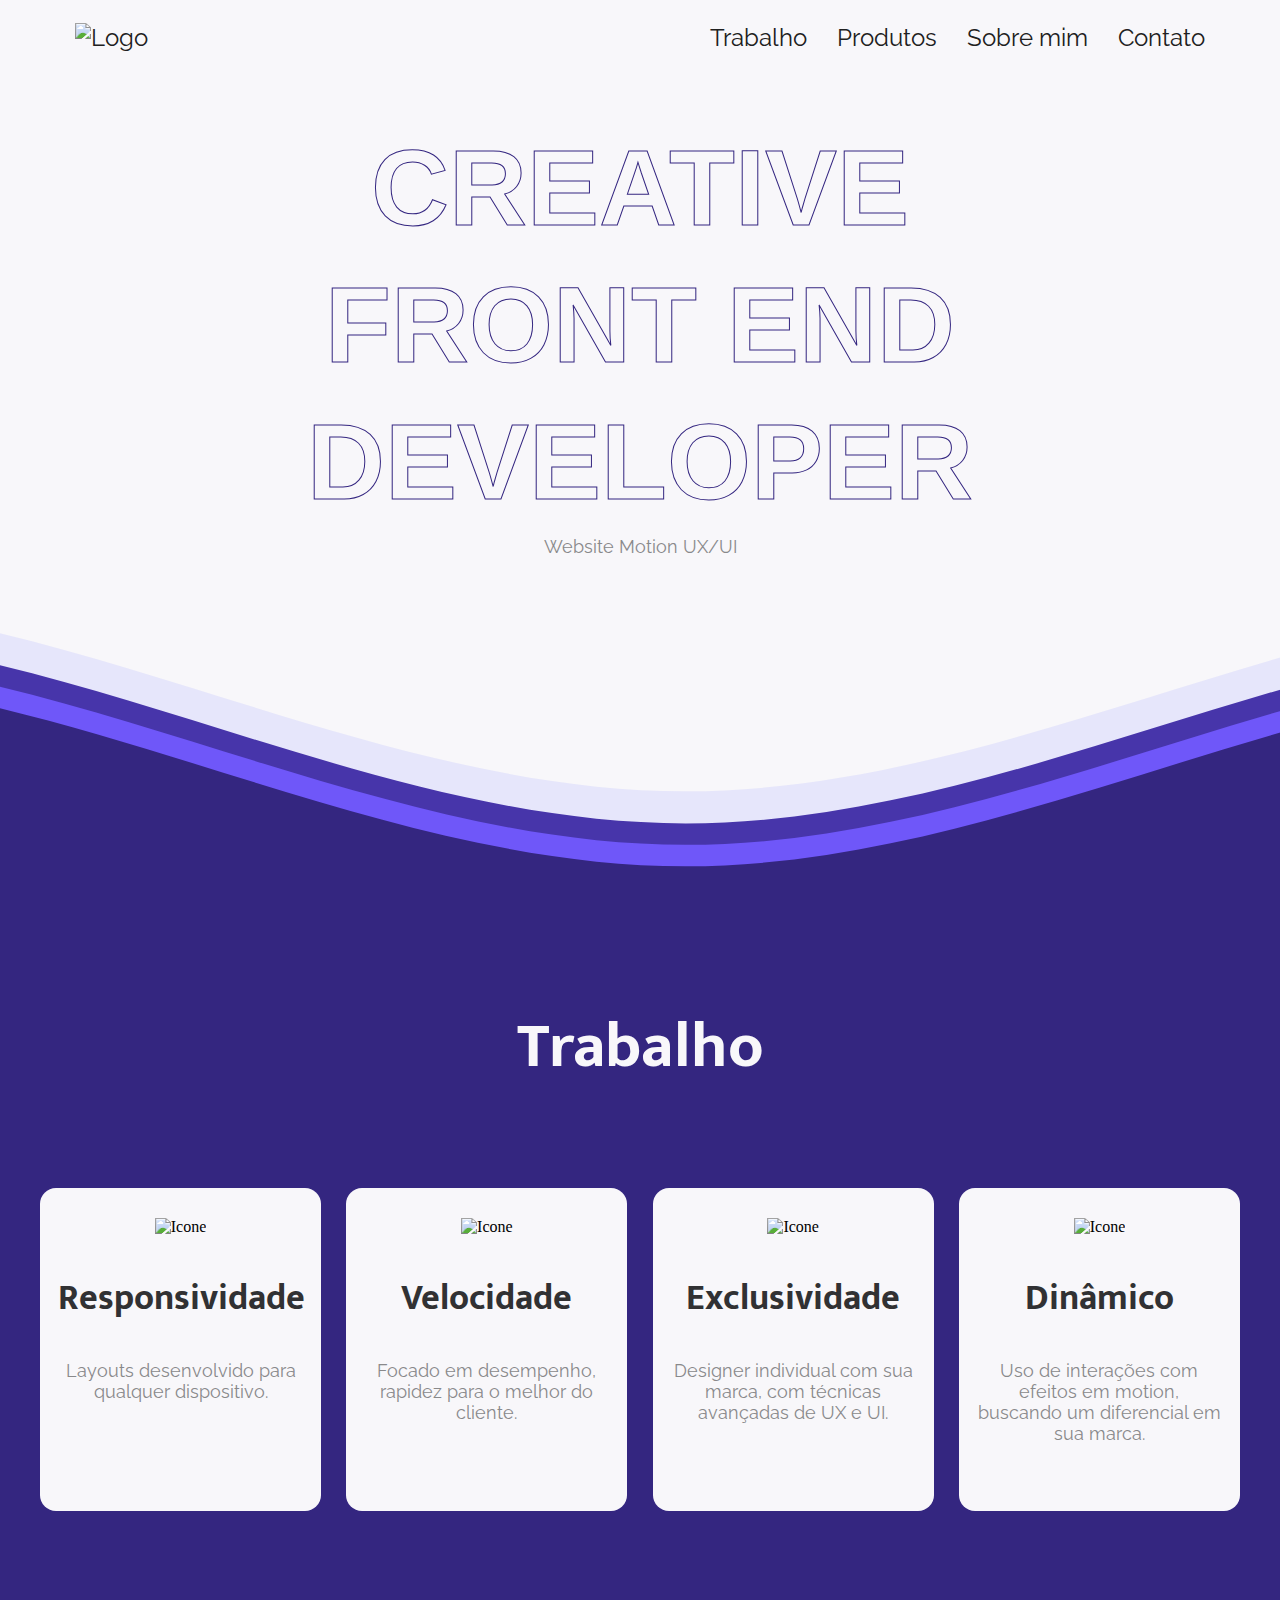
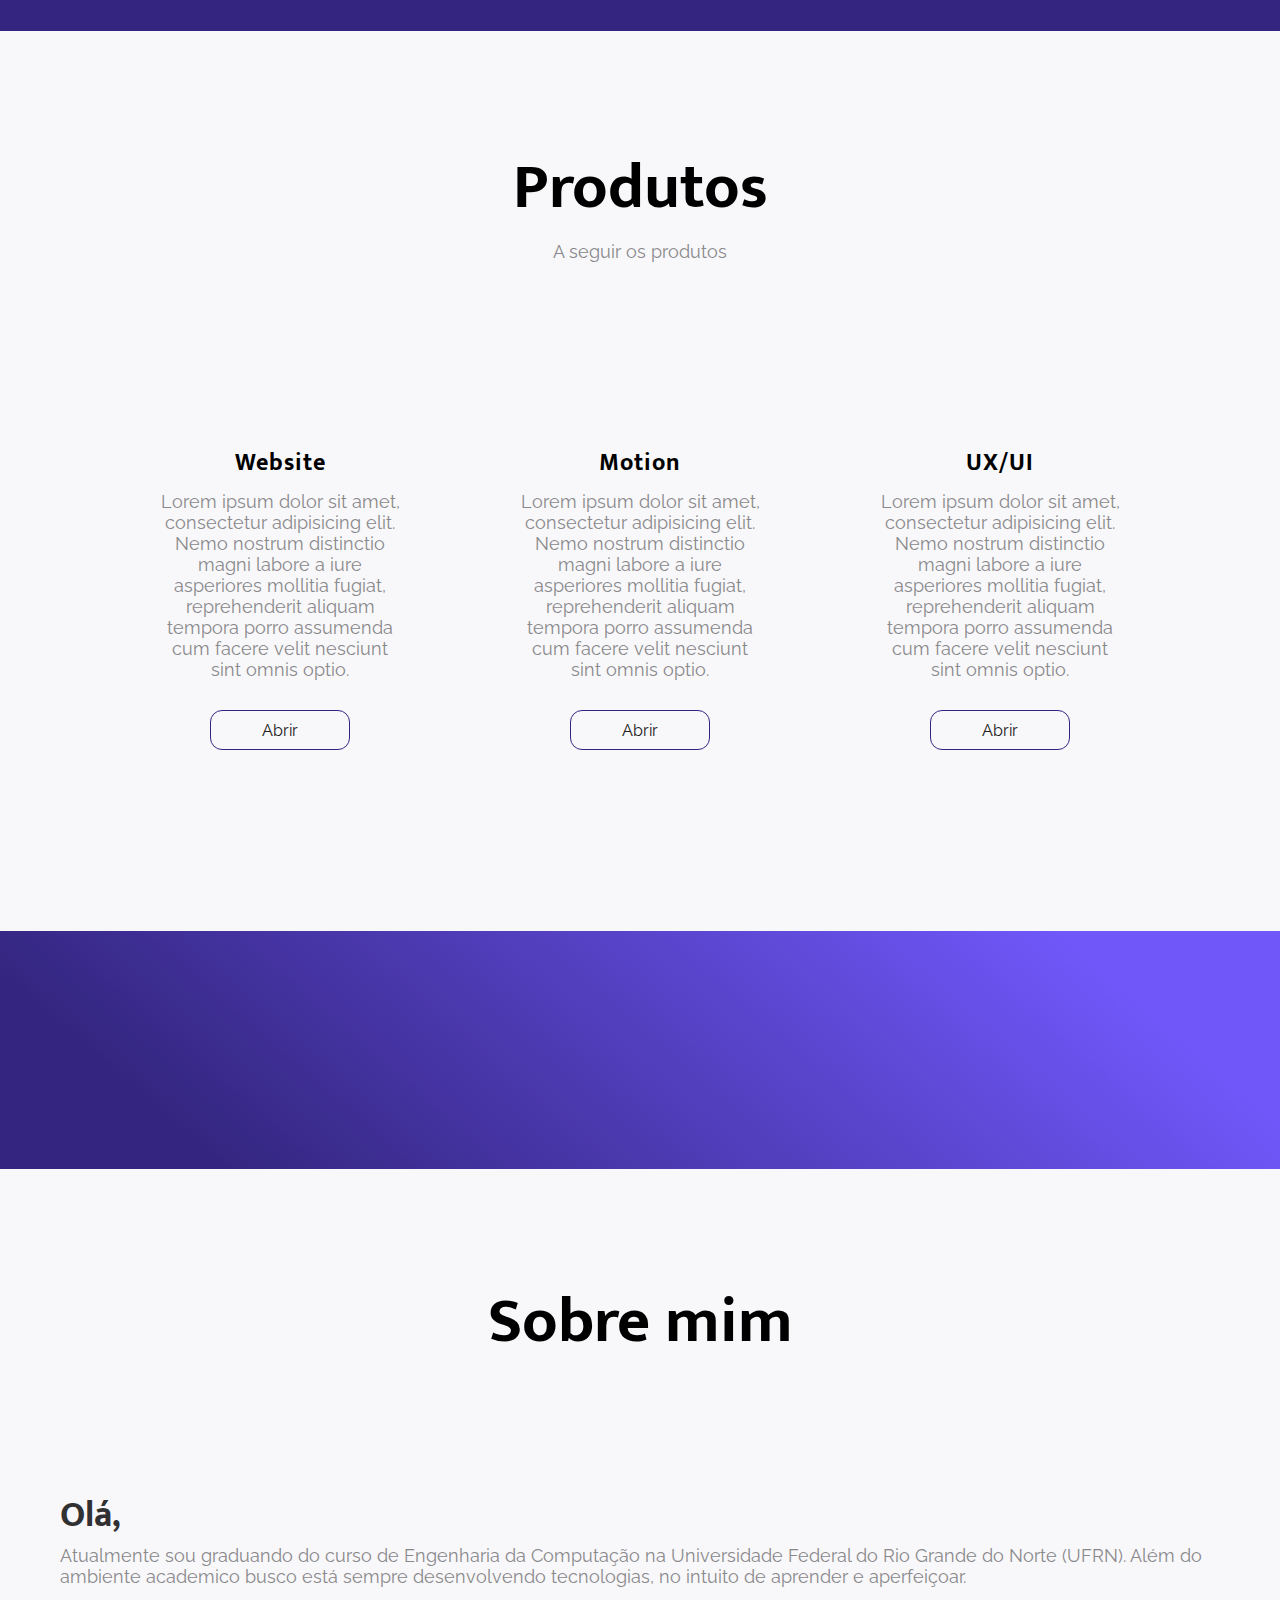
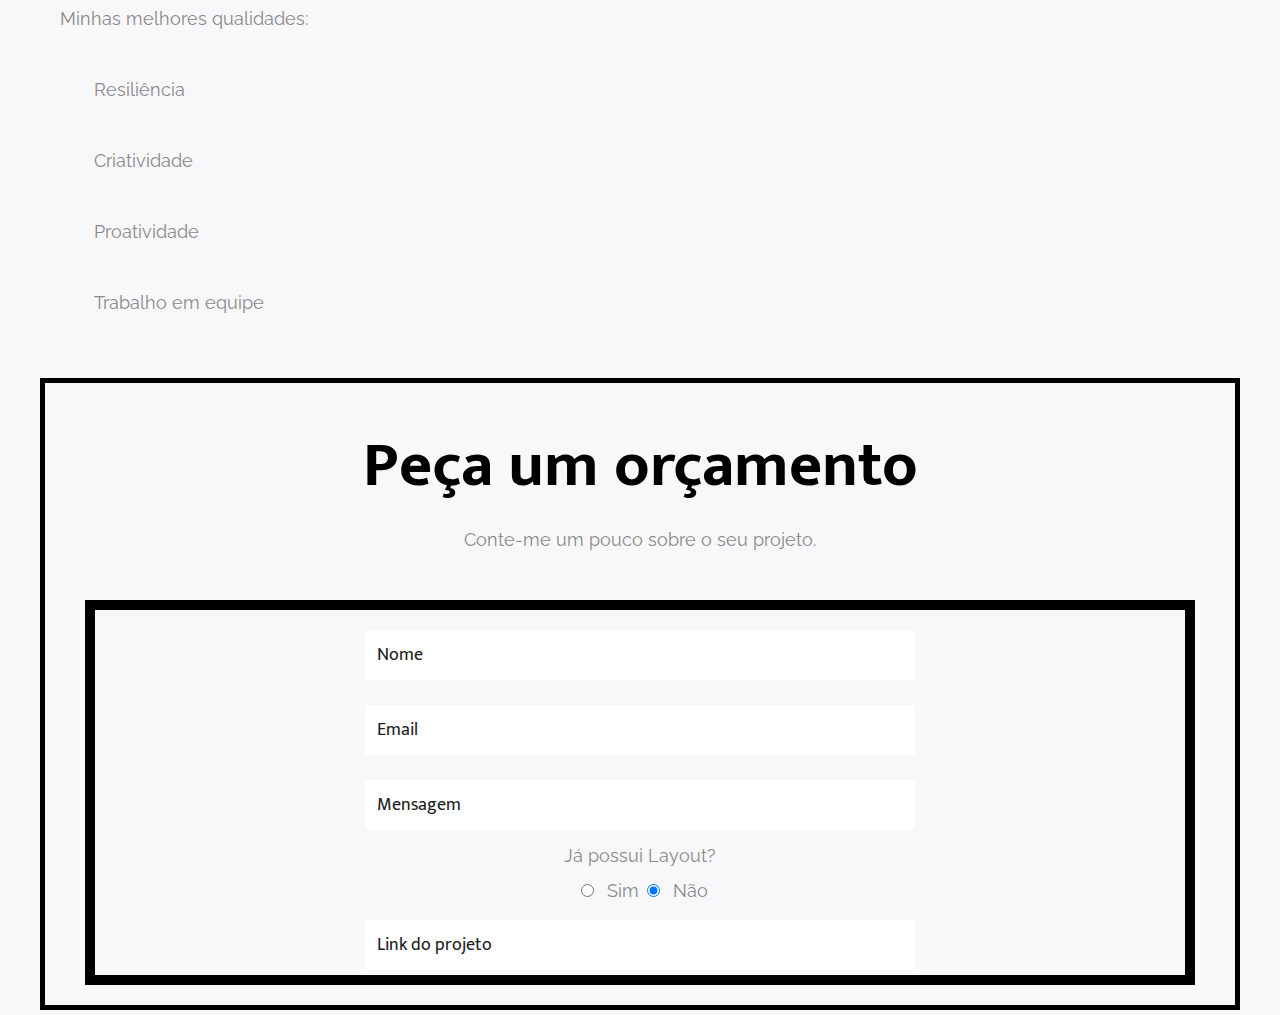
==== commit 33664b4b: "Update hamburguer" ====
--- a/index.html
+++ b/index.html
@@ -15,45 +15,67 @@
       href="https://fonts.googleapis.com/css2?family=Mukta:wght@400;500&family=Raleway&display=swap"
       rel="stylesheet"
     />
+    <script 
+    src="https://code.jquery.com/jquery-3.5.1.min.js" 
+    integrity="sha256-9/aliU8dGd2tb6OSsuzixeV4y/faTqgFtohetphbbj0=" crossorigin="anonymous">
+    </script>
   </head>
   <body>
     <header>
-      <nav class="navbar">
-        <div class="logoname">
-          <div class="logo">
+      <div class="navbar">
+        <div class="logo">
+          <a href="#">
             <img src="imagens/logo.svg" alt="Logo" />
-          </div>
-          <div class="name">
-            <li>Tiago Oliveira</li>
-          </div>
-        </div>
-        <ul class="menu">
+          </a>
+        </div>
+        <input id="hamburguer" type="checkbox" style="display:none">
+        <label for="hamburguer">
+          <div class="hamburguer active"></div>
+        </label>
+        
+        <ul class="menu active">
           <li><a href="trabalho">Trabalho</a></li>
           <li><a href="produtos">Produtos</a></li>
           <li><a href="sobre mim">Sobre mim</a></li>
           <li><a href="contato">Contato</a></li>
-          <li><a href="linksme.html">Links bio</a></li>
+          <!--<li><a href="linksme.html">Links bio</a></li>-->
         </ul>
-      </nav>
+      </div>
     </header>
     <main>
       <section class="container">
-        <div class="wave">
+        <div class="container-child">
+          <div class="creative">
+              <h1>CREATIVE</h1>
+              <h1>FRONT END</h1>
+              <h1>DEVELOPER</h1>
+          </div>
+          <div class="creative-child">
+            <p>Website Motion UX/UI</p>
+          </div>
+        </div>
+        <div class="waves--background">
+          <svg class="waves" xmlns="http://www.w3.org/2000/svg" xmlns:xlink="http://www.w3.org/1999/xlink" viewBox="0 24 150 28" preserveAspectRatio="none" shape-rendering="auto">
+            <defs>
+              <path id="gentle-wave" d="M-160 44c30 0 58-18 88-18s 58 18 88 18 58-18 88-18 58 18 88 18 v44h-352z" />
+            </defs>
+            <g class="parallax">
+              <use xlink:href="#gentle-wave" x="48" y="0" fill="rgba(160, 163, 255, 0.2)" />
+              <use xlink:href="#gentle-wave" x="48" y="3" fill="#4735AA" />
+              <use xlink:href="#gentle-wave" x="48" y="5" fill="#6F57F9" />
+              <use xlink:href="#gentle-wave" x="48" y="7" fill="#342680" />
+            </g>
+          </svg>
+        </div>
+        <!--<div class="wave">
           <h5>Creative</h5>
           <h5>Creative</h5>
+          
           <p>
             A seguir informações importantes para você
             solicitar um site para sua marca expandir!
           </p>
-
-        </div>  
-          <!--<p>
-            A seguir informações importantes para você
-            solicitar um site para sua marca expandir!
-          </p>-->
-
-        
-        
+        </div>-->
       </section>
 
       <section class="container2">
@@ -71,7 +93,7 @@
             </div>
           </div>
           <div class="texticons-child">
-            <div class="icon2">
+            <div class="icon1">
               <img src="imagens/work2.svg" alt="Icone" />
             </div>
             <div class="text">
@@ -80,8 +102,8 @@
             </div>
           </div>
           <div class="texticons-child">
-            <div class="icon3">
-              <img src="imagens/excluisividade.svg" alt="Icone" />
+            <div class="icon1">
+              <img src="imagens/work3.svg" alt="Icone" />
             </div>
             <div class="text">
               <h2>Exclusividade</h2>
@@ -92,8 +114,8 @@
             </div>
           </div>
           <div class="texticons-child">
-            <div class="icon4">
-              <img src="imagens/dinamico.svg" alt="Icone" />
+            <div class="icon1">
+              <img src="imagens/work4.svg" alt="Icone" />
             </div>
             <div class="text">
               <h2>Dinâmico</h2>
@@ -105,115 +127,49 @@
           </div>
         </div>
       </section>
-      <section class="container3">
-        <div class="wireframe">
-          <div class="texts1">
-            <h1>Como posso agregar ?</h1>
-            <p
-              >Utilizo elementos individuais e especializado<br />
-              para cada contrato, com objetivo de<br />
-              impulsionar interesses do seu cliente ao visitar<br />
-              o website da sua empresa. A seguir,<br />
-              tecnologias que são utilizadas:
-            </p>
-          </div>
-          <div class="text2">
-            <div class="text2-child">
-              <div class="icontext">
-                <img src="imagens/ponto.svg" alt="" />
-              </div>
-              <div class="topicostext">
-                <h2>Search Engine Optimization</h2>
-                <p
-                  >SEO é um conjunto de técnicas que visa
-                  posicionar uma página nos primeiros resultados
-                  de mecanismos de busca online, como o Google.</p
-                >
-              </div>
-            </div>
-            <div class="text2-child">
-              <div class="icontext">
-                <img src="imagens/ponto.svg" alt="" />
-              </div>
-              <div class="topicostext">
-                <h2>Motion Design</h2>
-                <p
-                  >é gráfico em movimento no espaço da tela e no
-                  tempo. Ferramenta utilizada para engajar seu
-                  cliente com sua marca.
-                </p>
-              </div>
-            </div>
-            <div class="text2-child">
-              <div class="icontext">
-                <img src="imagens/ponto.svg" alt="" />
-              </div>
-              <div class="topicostext">
-                <h2>Identidade Visual</h2>
-                <p
-                  >é a combinação de elementos visuais que
-                  refletem um nome, ideia, produto, empresa ou
-                  serviço. Utilizando combinações para fixar
-                  seu cliente.
-                </p>
-              </div>
-            </div>
-          </div>
-        </div>
-        <div class="mockup">
-          <img src="imagens/mockup.svg" alt="" />
-        </div>
-      </section>
-
+    
+
+      <section class="services">
+        <div class="s-heading">
+          <h1>Produtos</h1>
+          <p>A seguir os produtos </p>
+        </div>
+      
+       <div class="s-box-container">
+        
+         <div class="s-box">
+           <div class="bar"></div>
+          
+           <h1>Website</h1>
+            <p>Lorem ipsum dolor sit amet, consectetur adipisicing elit. Nemo nostrum distinctio magni labore a iure asperiores mollitia fugiat, reprehenderit aliquam tempora porro assumenda cum facere velit nesciunt sint omnis optio.</p>
+           <a class="s-btn" href="#">Abrir</a>
+         </div>
+          
+        <div class="s-box">    
+          <div class="bar"></div>    
+             
+          <h1>Motion</h1>
+          <p>Lorem ipsum dolor sit amet, consectetur adipisicing elit. Nemo nostrum distinctio magni labore a iure asperiores mollitia fugiat, reprehenderit aliquam tempora porro assumenda cum facere velit nesciunt sint omnis optio.</p>
+          <a class="s-btn" href="#">Abrir</a>
+        </div>
+          
+        <div class="s-box">    
+          <div class="bar"></div>    
+             
+          <h1>UX/UI</h1>    
+          <p>Lorem ipsum dolor sit amet, consectetur adipisicing elit. Nemo nostrum distinctio magni labore a iure asperiores mollitia fugiat, reprehenderit aliquam tempora porro assumenda cum facere velit nesciunt sint omnis optio.</p>    
+          <a class="s-btn" href="#">Abrir</a>
+        </div>
+      </div>
+        
+      </section>
+      
       <section class="container4">
-        <div class="product">
-          <h1>Meus Produtos</h1>
-        </div>
-        <div class="btn-product">
-          <div class="button">
-            <div class="button1">
-              <a href="">Website</a>
-            </div>
-            <div class="button2">
-              <a href="">Motion</a>
-            </div>
-            <div class="button3">
-              <a href="">UX/UI</a>
-            </div>
-          </div>
-          <div class="exemplos">
-            <div class="img-text">
-              <div class="img-retangulo"></div>
-              <div class="text-exemplo">
-                <h2>Lorem ipsum</h2>
-                <p
-                  >Lorem ipsum dolor sit amet, consectetur adipiscing elit.
-                  Tellus justo, eu pharetra.</p
-                >
-              </div>
-            </div>
-            <div class="img-text">
-              <div class="img-retangulo"></div>
-              <div class="text-exemplo">
-                <h2>Lorem ipsum</h2>
-                <p
-                  >Lorem ipsum dolor sit amet, consectetur adipiscing elit.
-                  Tellus justo, eu pharetra.</p
-                >
-              </div>
-            </div>
-            <div class="img-text">
-              <div class="img-retangulo"></div>
-              <div class="text-exemplo">
-                <h2>Lorem ipsum</h2>
-                <p
-                  >Lorem ipsum dolor sit amet, consectetur adipiscing elit.
-                  Tellus justo, eu pharetra.</p
-                >
-              </div>
-            </div>
-          </div>
-        </div>
+        <div class="htmlcssjs">
+          <img src="imagens/html.svg" alt="">
+          <img src="imagens/css.svg" alt="">
+          <img src="imagens/js.svg" alt="">
+        </div>  
       </section>
 
       <section class="container5">
@@ -221,9 +177,7 @@
           <h1>Sobre mim</h1>
         </div>
         <div class="eu-text">
-          <div class="imgeulogo">
-            <img src="imagens/eu-logo.svg" alt="" />
-          </div>
+          
           <div class="text-topicosqualidade">
             <div class="title">
               <h2>Olá,</h2>
@@ -255,32 +209,54 @@
               <p>Trabalho em equipe</p>
             </div>
           </div>
-        </div>
-      </section>
-
+          <div class="imgeulogo">
+            <img src="imagens/eu-logo.svg" alt="" />
+          </div>
+        </div>
+      </section>
+      <!-- Formulario -->
       <section class="container6">
         <div class="contato">
-          <h1>Contato</h1>
-        </div>
-        <div class="form-img">
+          <h1>Peça um orçamento</h1>
+          <p>Conte-me um pouco sobre o seu projeto.</p>
+        </div>
+        <div class="form1">
           <div class="formulario">
-            <form>
-              <label for="nomesobrenome">Nome</label>
-              <input type="text" id="nomesobrenome" />
-              <label for="email">Email</label>
-              <input type="text" id="email" />
-              <label for="mensagem">Sua mensagem</label>
-              <textarea cols="30" rows="10"></textarea>
-            </form>
-            <div class="button-contato">
-              <a href="">Enviar</a>
-            </div>
-          </div>
-          <div class="imgnot">
-            <img src="imagens/notebook.png" alt="" />
-          </div>
+          
+              <label class="custom-field">
+                <input type="name" required/>
+                <span class="placeholder">Nome</span>
+              </label>
+              <label class="custom-field">
+                <input type="email" required/>
+                <span class="placeholder">Email</span>
+              </label>
+              <label class="custom-field">
+                <input type="msg" required/>
+                <span class="placeholder">Mensagem</span>
+              </label>
+          </div>
+         
+            <p id="layout">Já possui Layout?</p>
+            
+          <div class="simounao">
+              <input type="radio" name="radlayout" id="radsim" checked>
+              <label for="radsim">Sim</label>
+
+              <input type="radio" name="radlayout" id="radnao" checked>
+              <label for="radnao">Não</label>
+          </div>
+        
+            <label class="custom-field" id="field-link">
+              <input type="name" required/>
+              <span class="placeholder">Link do projeto</span>
+            </label>
+          
+            
+          
         </div>
       </section>
     </main>
+    <script src="script.js"></script>
   </body>
 </html>
--- a/style.css
+++ b/style.css
@@ -11,6 +11,7 @@
 h2{
     font-family: 'Mukta', sans-serif;
     font-size: 36px;
+    color: #313133;
 }
 h3 {
     font-family: 'Raleway', sans-serif;
@@ -23,7 +24,8 @@
 }
 p, label {
     font-family: 'Raleway', sans-serif;
-    font-size: 24px;
+    font-size: 18px;
+    color: #89898B;
 }
 a{
     font-family: 'Raleway', sans-serif;
@@ -32,25 +34,79 @@
     font-family: 'Raleway', sans-serif;
 }
 body{
-    background-color: #F6F5FF;
+    background-color: #F8F7FA;
+}
+header {
+    width: 100%;
+    padding: 0 20px;
+    position: fixed; /* position: fixed; colocar a barra fixa durante scroll da página */
+    top: 0;     /* não tem distancia da barra ao top*/        
+    z-index: 999; /* deixa a barra acima de qualquer item da pagina */
+    background-color: #F8F7FA;
 }
 .navbar{ 
     font-size: 24px;
-    width: 100%;
-    background-color: #F6F5FF;
+    max-width: 1200px;
+    height: 75px;
+    padding: 0 20px;
+    margin: 0 auto; 
     display: flex;
     justify-content: space-between;
-    align-items: center;
-}
-.logoname {
-    display: flex;
-    justify-content: space-between;
-    align-items: center;
+    align-items: center;  
 }
 .logo img{
-    padding: 0 0 0 10px;
     width:  90px;
     height: 90px;
+}
+.hamburguer {
+    width: 30px;
+    height: 30px;
+    background-color: transparent;
+    border-radius: 20px;
+    border: 0;
+    position: relative;
+    cursor: pointer;
+    display: none;
+}
+.hamburguer:after {
+    content: '';
+    position: absolute;
+    top: 30%;
+    left: 15%;
+    width: 70%;
+    height: 10%;
+    border-radius: 20px;
+    background-color: #1D1D1F;
+    transition: 1s ease;
+}
+.hamburguer:before {
+    content: "";
+    position: absolute;
+    top: 55%;
+    left: 45%;
+    width: 40%;
+    height: 10%;
+    border-radius: 20px;
+    transition: 1s ease;
+    background-color: #1D1D1F;
+}
+#hamburguer:checked ~ label .hamburguer:after {
+    transform: rotate(225deg);
+
+    width: 70%;
+    height: 10%;
+
+    top: 45%;
+    left: 15%;
+}
+#hamburguer:checked ~ label .hamburguer:before {
+    transform: rotate(-405deg);
+
+    width: 70%;
+    height: 10%;
+
+    top: 45%;
+    left: 15%;
 }
 .name li {
     padding: 0 0 0 4px;
@@ -60,43 +116,129 @@
 .menu {
     list-style: none;
     display: flex;
-}
-.menu li {
-    margin: 0px 10px;
-}
+    align-items: center;
+}
+
 a{
     text-decoration: none;
     display: block;
-    padding: 16px 32px;
-    border-radius: 8px;
+    padding: 10px 15px;
     color: #202020;
     transition: .5s ease;
 }
-main {
-    border: 10px solid blue;
-}
-section {
-    border: 10px solid red;
-}
+a:hover {
+    color: #342680;
+}
+@media screen and (max-width: 768px) {
+    .hamburguer {
+        display: block;
+        z-index: 999;
+    }
+    .menu {
+        position: fixed;
+        top: 0;
+        right: -100%;
+        height: 100vh;
+        margin: 0;
+        width: 100%;
+        max-width: 250px;
+        padding: 100px 20px;
+        flex-direction: column;
+        background: linear-gradient(220.94deg, #6F57F9 14.43%, #342680 85.28%);  
+        transition: .5s ease;
+    }
+    .menu a {
+        color:#F8F7FA;
+    }
+    .menu.active {
+        right: 0;
+    }
+}
+
+/*waves*/
+.waves {
+    position: relative;
+    margin-bottom: -7px; 
+    min-height: 300px;
+    max-height: 150px;
+  }
+  .waves--background {
+    background-color: #F8F7FA;
+  }
+  .parallax > use {
+    animation: move-forever 25s cubic-bezier(0.55, 0.5, 0.45, 0.5)   infinite;
+  }
+  .parallax > use:nth-child(1) {
+    animation-delay: -2s;
+    animation-duration: 7s;
+  }
+  .parallax > use:nth-child(2) {
+    animation-delay: -3s;
+    animation-duration: 10s;
+  }
+  .parallax > use:nth-child(3) {
+    animation-delay: -4s;
+    animation-duration: 13s;
+  }
+  .parallax > use:nth-child(4) {
+    animation-delay: -5s;
+    animation-duration: 20s;
+  }
+  @keyframes move-forever {
+    0% {
+      transform: translate3d(-90px, 0, 0);
+    }
+    100% {
+      transform: translate3d(85px, 0, 0);
+    }
+  }
+  @media (max-width: 768px) {
+    .waves {
+      width: 100%;
+      height: 90px;
+      min-height: 40px;
+    }
+  }
+  /*waves */
 .container {
-    border: 10px solid red;
+    margin-top: 5px;
+}
+.container-child {
     max-width: 1200px;
-    margin: 100px auto;
+    flex-wrap: wrap;
+    margin: 0 auto;
     padding: 20px 0;
-    display: flex;
-    flex-direction: column;  
-    text-align: center;
-    
-}
+}
+.creative {
+    margin-top: 100px;
+    display: flex;
+    flex-direction: column;    
+}
+.creative h1 {
+    font-size: 12vh;
+    margin-bottom: 12px;
+    text-align: center;
+    color: transparent;
+    -webkit-text-stroke: 1px #342680;
+    font-family: 'Poppins', sans-serif;
+}
+.creative-child {
+    text-align: center;
+}
+@media screen and (max-width: 768px) {
+    .creative h1 {
+        font-size: 6vh;
+    }
+}
+/*
 .wave h5{
     border: 10px solid purple;
-    text-align: center;	
-    /*position: absolute;*/ 
 }
 
 .wave h5:nth-child(1) {
 	color: transparent;
-	-webkit-text-stroke: 2px #342680;
+    -webkit-text-stroke: 2px #342680;
+    position: absolute;
 }
 .wave h5:nth-child(2) {
 	color: #342680;
@@ -110,34 +252,66 @@
     50% {
         clip-path: polygon(0% 60%, 16% 65%, 34% 66%, 51% 62%, 67% 50%, 84% 45%, 100% 46%, 100% 100%, 0% 100%);
     }
-}
-
-
+}*/
 
 .container2 {
-    border: 10px solid green;
+    background: #342680;
+    flex-wrap: wrap;
+    padding: 100px 0;
+}
+.work {
     max-width: 1200px;
     flex-wrap: wrap;
-    margin: 255px auto;
+    margin: 0 auto;
     padding: 20px 0;
-}
-.work {
-    text-align: center;
-    margin-bottom: 87px;
-    font-size: 48px;
+    text-align: center;
+}
+.work h1 {
+    color:#F8F7FA;
+    margin-bottom: 48px;
 }
 .iconstext {
+    max-width: 1200px;
+    
+    margin: 0 auto;
+    padding: 20px 0;
     display: flex;
     flex-direction: row;
     text-align: center;
     justify-content: space-between;
+    
+    
+}
+.texticons-child {
+    background-color: #F8F7FA;
+    border-radius: 16px;
+}
+
+.icon1 {
+    margin-top: 30px;
 }
 .text {
+    display: flex;
+    flex-direction: column;
+    text-align: center;
+    margin: 0 18px;
     width: 245px;
     height: 275px; 
 }
 .text h2 {
     margin: 32px 0;
+}
+@media screen and (max-width: 1050px) {
+    .container2 {
+        height: auto;  
+    }
+    .iconstext {
+        flex-direction: column;
+        align-items: center;
+        }
+    .texticons-child {
+        margin-bottom: 16px; 
+    } 
 }
 .container3 {
     max-width: 1200px;
@@ -161,7 +335,173 @@
 .topicostext {
     margin-left: 30px;  
 }
+.services{
+      width: 100%;
+      height: 100vh;
+      display: flex;
+      flex-direction: column;
+      justify-content: space-evenly;
+      align-items: center;
+  }
+  .s-heading{
+      text-align:center;
+  }
+  .s-box-container{
+      width:100%;
+      display: flex;
+      justify-content: center;
+      align-items: center;
+  }
+  .s-box{
+      display:flex;
+      flex-direction: column;
+      justify-content: center;
+      align-items: center;
+      border-radius: 10px;
+      width:300px;
+      padding: 20px 25px;
+      height: 400px;
+      box-sizing: border-box;
+      margin: 30px;
+      position: relative;
+  }
+  .s-box h1{
+      letter-spacing: 1px;
+      font-size: 1.5rem;
+      margin-bottom: 8px;
+      
+  }
+  .s-box p{
+      text-align: center;
+  }
+  .s-btn{
+      width: 140px;
+      height: 40px;
+      border-radius: 12px;
+      border:1px solid #342680;
+      display: flex;
+      justify-content: center;
+      align-items: center;
+      margin-top:30px; 
+  }
+  .bar{
+      width: 100px;
+      height: 6px;
+      position: absolute;
+      left: 50%;
+      top: 0%;
+      transform: translateX(-50%);
+      background-color:#342680; 
+      border-radius: 0px 0px 10px 10px;
+      display: none;
+      animation: bar 0.5s;
+  }
+  .s-box:hover{
+      box-shadow: 0px 51px 80px rgba(111, 87, 249, 0.08), 0px 15.375px 24.1177px rgba(111, 87, 249, 0.0521271), 0px 6.38599px 10.0172px rgba(111, 87, 249, 0.04), 0px 2.30969px 3.62304px rgba(111, 87, 249, 0.0278729);
+      transition: all ease 0.4s;
+  }
+  .s-btn:hover{
+      background-color: #342680;
+      border: 1px solid #342680;
+      color:#F8F7FA;
+      transition: all ease 0.3s;
+  }
+  .s-box:hover .bar{
+    
+      display: block;
+  }
+  @keyframes bar{
+      0%{
+          width:0px;
+      }
+      100%{
+          width:100px;
+      }
+  }
+  @media(max-width:1050px){
+      .s-box-container{
+          flex-wrap: wrap;
+          
+      }	
+      .services{
+          height: auto;
+      }
+      .s-heading{
+          margin: 15px;
+      }
+      .s-box{
+          flex-grow: 1;
+      }
+      
+  }
 .container4 {
+    display: flex;
+    flex-direction: row;
+    justify-content: space-evenly;
+    align-items: center;
+    height: 238px;
+    background: linear-gradient(220.94deg, #6F57F9 14.43%, #342680 85.28%);
+} 
+.htmlcssjs img{
+    margin: 0 50px;
+    
+}
+@media screen and (max-width:1050px){
+    .container4{
+        height: 100%;
+
+    }
+    .htmlcssjs {
+
+        display: flex;
+        flex-wrap: wrap;
+        flex-direction: column;
+    }
+}
+/* Sobre mim */
+.container5 {
+    display: flex;
+    flex-direction: column;
+    align-items: center;
+}
+.sobremim h1 {
+    text-align: center;
+    margin: 100px 0;
+}
+.eu-text {
+
+    max-width: 1200px;
+    display: flex;
+    align-items: center;
+    justify-content: center;
+    flex-wrap: wrap;
+    padding: 10px 20px
+   
+}
+.imgeulogo img {
+    width: 100%;
+    flex: 1 1 300px; 
+}
+.text-topicosqualidade {
+    flex: 2 1 300px;
+
+    
+}
+.textsobremim {
+    
+}
+.topicosqualidade {
+    display: flex;
+    flex-direction: row;
+    margin: 50px 10px;
+    align-items: center; 
+}
+.topicosqualidade p {
+    margin-left: 24px;
+    align-items: baseline;
+}
+.container6 {
+    border: 5px solid black;
     max-width: 1200px;
     margin: 5px auto;
     padding: 20px 40px;
@@ -169,163 +509,109 @@
     flex-direction: column;  
     flex-wrap: wrap;
 }
-.product {
-    text-align: center;
-}
-.product h6 {
-    font-size: 64px;
-    margin-bottom: 38px;
-}
-.btn-product {
-    display: block;
-}
-.button {
-    margin: 0 380px;
-    height: 54px;
-    border-radius: 16px;
-    display: flex;
-    flex-flow: row wrap;
-    justify-content: center;
-    border: 1px solid#6F57F9;
-}
-.button1 a {
-    flex-flow: row wrap;
-    justify-content: center;
-    border-radius: 16px;       
-}
-:hover .button1 a {
-    background: linear-gradient(220.94deg, #6F57F9 14.43%, #342680 85.28%);
-    box-shadow: 0px 18px 52px -16px #5440C1;
-    border-radius: 16px;  
-}
-:hover .button1 a {
-    color: #F6F5FF;
-}
-
-.button2 a {
-    flex-flow: row wrap;
-    justify-content: center;
-    border-radius: 16px;
-}
-/*:hover .button2 a {
-    background: linear-gradient(220.94deg, #6F57F9 14.43%, #342680 85.28%);
-    box-shadow: 0px 18px 52px -16px #5440C1;
-    border-radius: 16px;    
-}
-:hover .button2 a {
-    color: #F6F5FF;
-}*/
-.button3 a {
-    flex-flow: row wrap;
-    justify-content: center;
-    border-radius: 16px;
-}
-/*:hover .button3 a {
-    background: linear-gradient(220.94deg, #6F57F9 14.43%, #342680 85.28%);
-box-shadow: 0px 18px 52px -16px #5440C1;
-border-radius: 16px;    
-}
-:hover .button3 a {
-    color: #F6F5FF;
-}*/
-.exemplos {
-    margin-top: 120px;
-    display: flex;
-    flex-direction: row;
-    text-align: center;
-}
-.img-text {
-    display: flex;
-    flex-direction: column;
+.contato h1 {
+    text-align: center;
+    margin: 10px 0;
+}
+.contato p {
+    text-align: center;
+    margin-bottom: 50px;
+}
+.form1 {
+    border: 10px solid black;
     align-items: center;
 }
-.img-retangulo{
-    width: 232px;
-    height: 232px;
-    background: #FAF8F5;
-    box-shadow: 0px 168.987px 135.189px rgba(0, 0, 0, 0.07), 0px 50.9446px 40.7557px rgba(0, 0, 0, 0.0456112), 0px 21.1598px 16.9278px rgba(0, 0, 0, 0.035), 0px 7.65308px 6.12246px rgba(0, 0, 0, 0.0243888);
-    border-radius: 54.5958px;
-    margin-bottom: 38px;
-}
-.text-exemplo {
-    margin-bottom: 100px;
-}
-.text-exemplo p {
-    font-size: 16px;
-}
-.container5 { 
-    max-width: 1200px;
-    margin: 5px auto;
-    padding: 20px 40px;
-    display: block;
-    flex-direction: row;  
-    flex-wrap: wrap;
-}
-.sobremim h1 {
-    text-align: center;
-    margin: 100px 0;
-}
-.eu-text {
-    display: flex;
-}
-.text-topicosqualidade { 
-    margin-left: 50px;
-}
-.title h2 {
-    margin-bottom: 8px;
-}
-.textsobremim p {
-    margin-bottom: 48px;
-}
-.topicosqualidade {
-    display: flex;
-    flex-direction: row;
-    margin: 80px 0;
+.formulario {
+   display: flex;
+   flex-direction: column;
+}
+#layout{ 
+    margin-top: 10px;
+}
+.simounao {
+    display: flex;
     align-items: center;
 }
-.topicosqualidade p {
-    margin-left: 36px;
-    align-items: baseline;
-}
-.container6 {
-    max-width: 1200px;
-    margin: 5px auto;
-    padding: 20px 40px;
-    display: flex;
-    flex-direction: column;  
-    flex-wrap: wrap;
-}
-.contato h1 {
-    text-align: center;
-    margin: 100px 0;
-}
-.form-img {
-    display: flex;
-    justify-content: space-between;
-}
-.formulario label {
-    display: block;
-    width: 500px;
-    margin: 10px 0;
-}
-.formulario input {
-    display: block;
-    border: 0px;
-    width: 400px;
-    height: 56px;
-    margin: 10px 0;
-    background:white;
-    border-radius: 12px; 
-}
-.formulario textarea {
-    display: block;
-    width: 400px;
-    height: 200px;
-    margin: 10px 0;
+.simounao input {
+    margin: 8px;
+}
+.simounao label {
+    margin-left: 5px;
+}
+#field-link {
+    margin-top: -15px;
+}
+.custom-field {
+    font-family: 'Mukta', sans-serif;
+    position: relative;
+    font-size: 18px;
+    padding-top: 20px;
+    margin-bottom: 5px;
+  }
+  .custom-field input {
+    border: none;
+    -webkit-appearance: none;
+    -ms-appearance: none;
+    -moz-appearance: none;
+    appearance: none;
     background: white;
-    border-radius: 12px; 
-    border: 0px;
-}
+    padding: 12px;
+    border-radius: 3px;
+    width: 550px;
+    height: 50px;
+    outline: none;
+    font-size: 14px;
+  }
+  .custom-field .placeholder {
+    position: absolute;
+    left: 12px;
+    top: calc(50% + 10px);
+    transform: translateY(-50%);
+    color: #202020;
+    transition: 
+      top 0.3s ease,
+      color 0.3s ease,
+      font-size 0.3s ease;
+  }
+  .custom-field input.dirty + .placeholder,
+  .custom-field input:valid + .placeholder,
+  .custom-field input:focus + .placeholder {
+    top: 10px;
+    font-size: 12px;
+    color: #202020;
+  } 
+  .custom-field input {
+    border: none;
+    -webkit-appearance: none;
+    -ms-appearance: none;
+    -moz-appearance: none;
+    appearance: none;
+    background: white;
+    padding: 12px;
+    border-radius: 3px;
+    width: 550px;
+    height: 50px;
+    outline: none;
+    font-size: 14px;
+  }
+  .custom-field .placeholder {
+    position: absolute;
+    left: 12px;
+    top: calc(50% + 10px);
+    transform: translateY(-50%);
+    color: #202020;
+    transition: 
+      top 0.3s ease,
+      color 0.3s ease,
+      font-size 0.3s ease;
+  }
+  .custom-field input.dirty + .placeholder,
+  .custom-field input:valid + .placeholder,
+  .custom-field input:focus + .placeholder {
+    top: 10px;
+    font-size: 12px;
+    color: #202020;
+  } 
 .button-contato {
     width: 260px;
     height: 54px;
@@ -338,5 +624,11 @@
     color: white;
     text-align: center;
 }
-
-
+.simounao {
+    padding: 10px;
+    text-align: center;
+}
+.form1 {
+    display: flex;
+    flex-direction: column;
+}
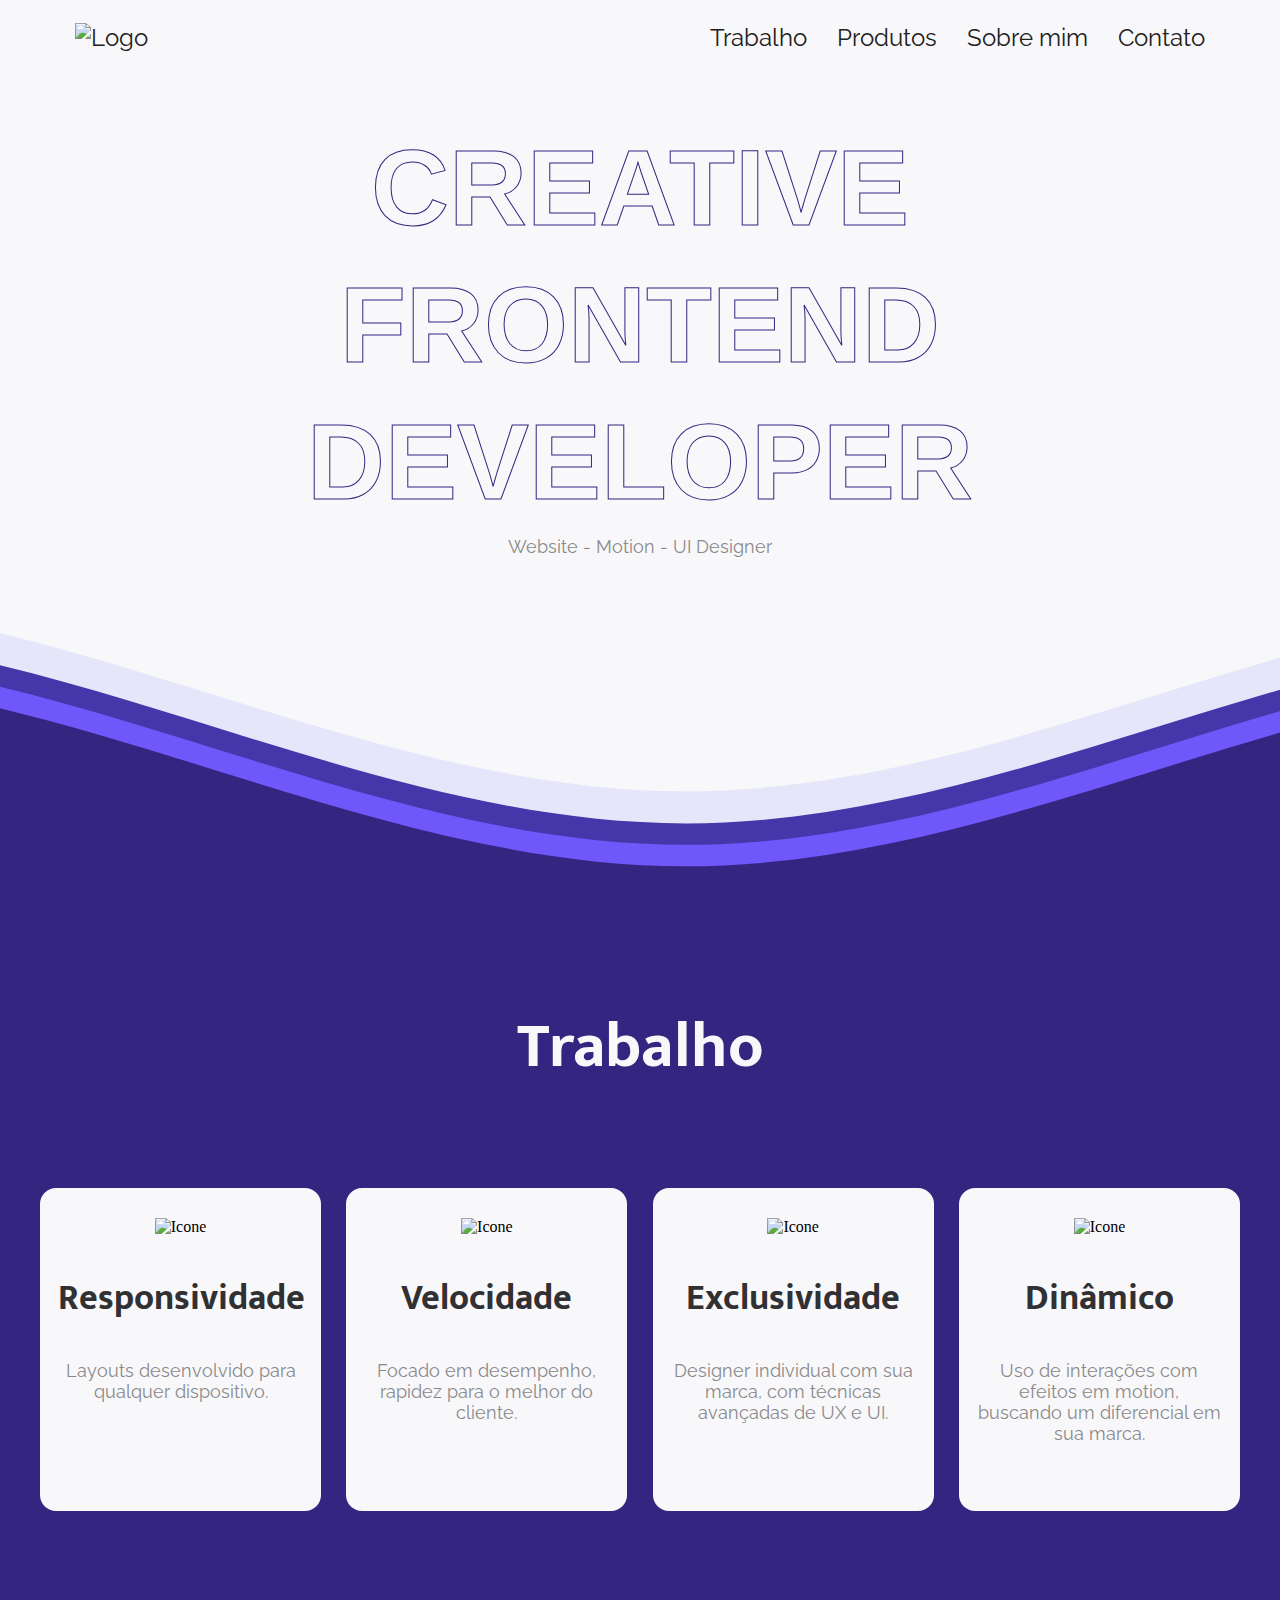
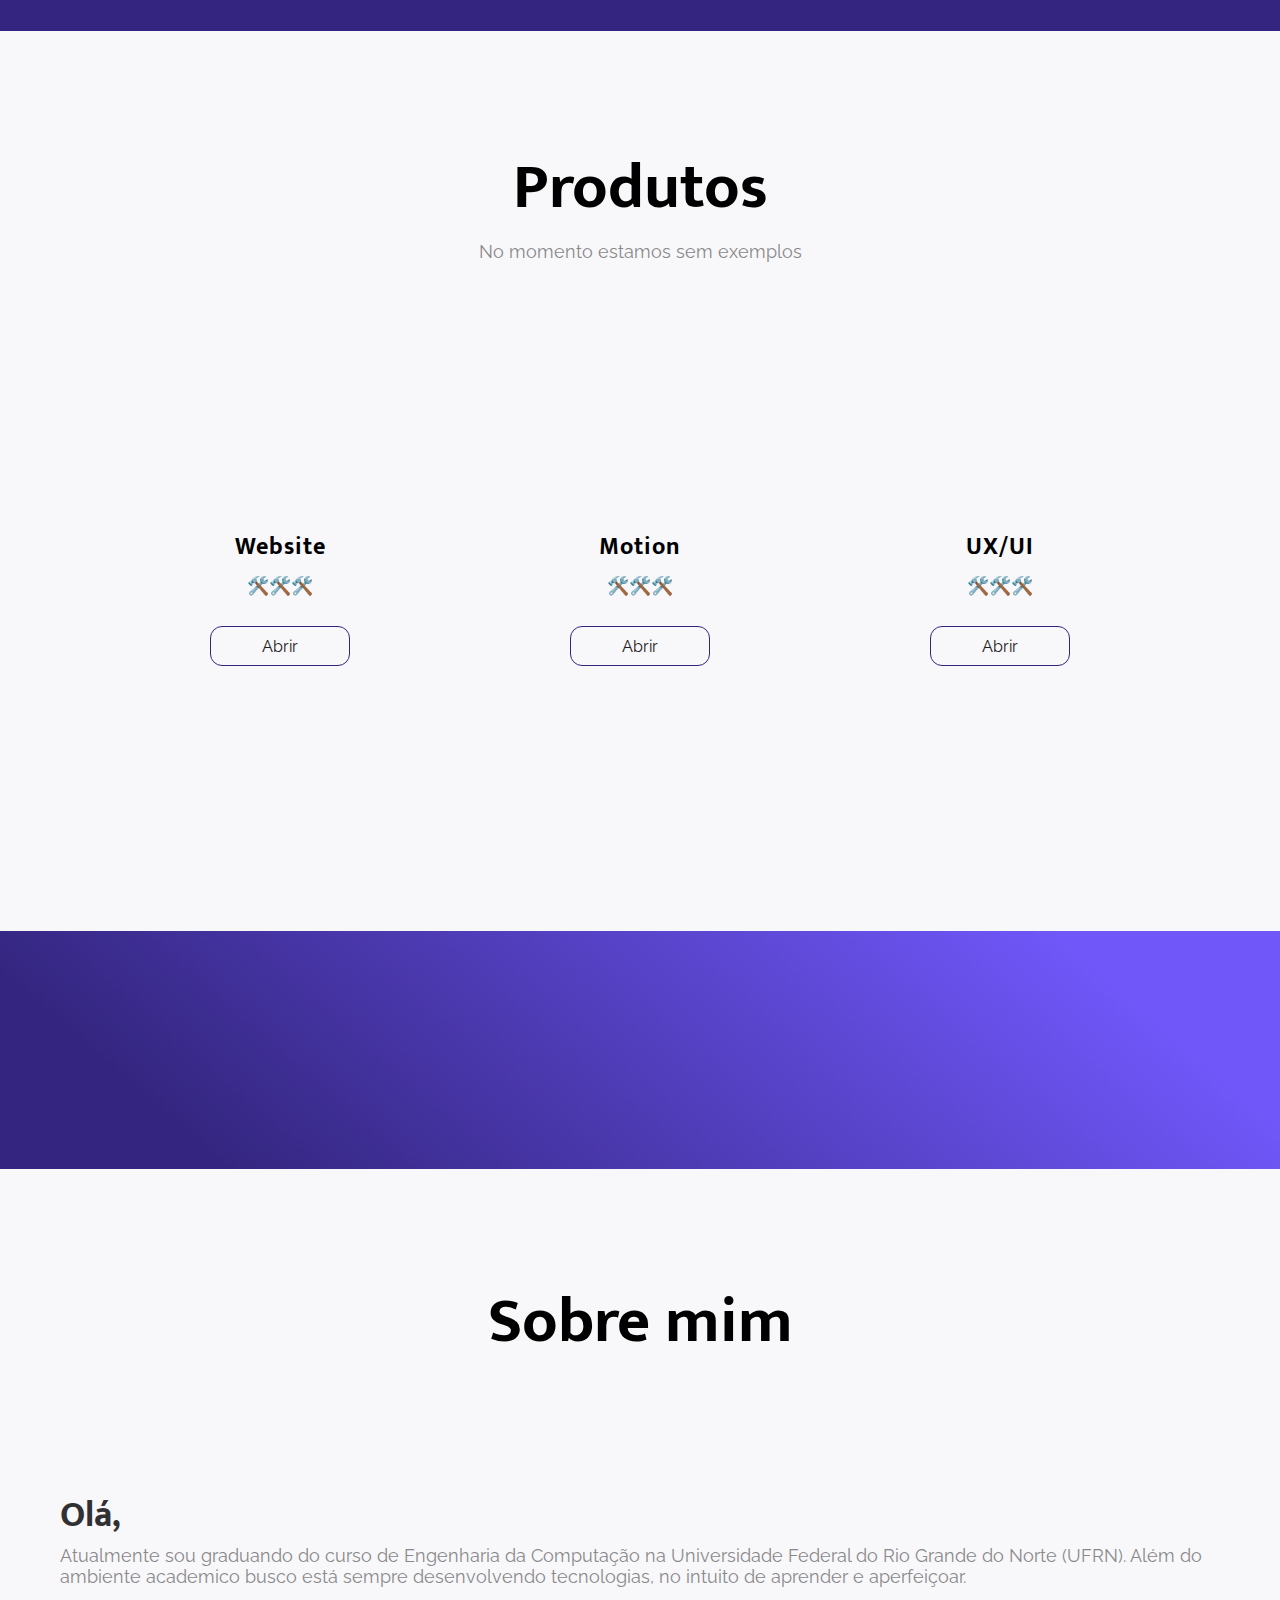
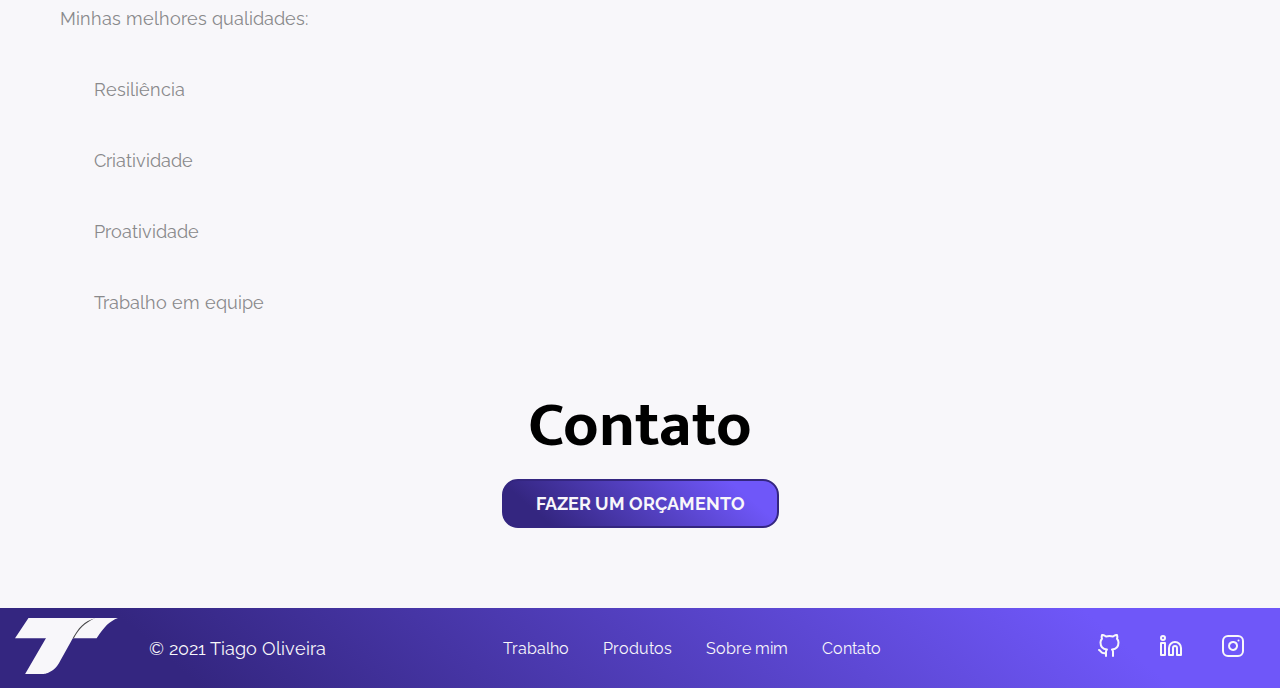
==== commit 1e5acc51: "Portfólio tosantos.dev" ====
--- a/index.html
+++ b/index.html
@@ -24,7 +24,7 @@
     <header>
       <div class="navbar">
         <div class="logo">
-          <a href="#">
+          <a href="index.html">
             <img src="imagens/logo.svg" alt="Logo" />
           </a>
         </div>
@@ -34,24 +34,24 @@
         </label>
         
         <ul class="menu active">
-          <li><a href="trabalho">Trabalho</a></li>
-          <li><a href="produtos">Produtos</a></li>
-          <li><a href="sobre mim">Sobre mim</a></li>
-          <li><a href="contato">Contato</a></li>
+          <li><a href="#work">Trabalho</a></li>
+          <li><a href="#product">Produtos</a></li>
+          <li><a href="#aboutme">Sobre mim</a></li>
+          <li><a href="#contact">Contato</a></li>
           <!--<li><a href="linksme.html">Links bio</a></li>-->
         </ul>
       </div>
     </header>
     <main>
-      <section class="container">
+      <section id="home" class="container">
         <div class="container-child">
           <div class="creative">
               <h1>CREATIVE</h1>
-              <h1>FRONT END</h1>
+              <h1>FRONTEND</h1>
               <h1>DEVELOPER</h1>
           </div>
           <div class="creative-child">
-            <p>Website Motion UX/UI</p>
+            <p>Website - Motion - UI Designer</p>
           </div>
         </div>
         <div class="waves--background">
@@ -78,7 +78,7 @@
         </div>-->
       </section>
 
-      <section class="container2">
+      <section id="work" class="container2">
         <div class="work">
           <h1>Trabalho</h1>
         </div>
@@ -129,10 +129,10 @@
       </section>
     
 
-      <section class="services">
+      <section id="product" class="services">
         <div class="s-heading">
           <h1>Produtos</h1>
-          <p>A seguir os produtos </p>
+          <p>No momento estamos sem exemplos </p>
         </div>
       
        <div class="s-box-container">
@@ -141,24 +141,24 @@
            <div class="bar"></div>
           
            <h1>Website</h1>
-            <p>Lorem ipsum dolor sit amet, consectetur adipisicing elit. Nemo nostrum distinctio magni labore a iure asperiores mollitia fugiat, reprehenderit aliquam tempora porro assumenda cum facere velit nesciunt sint omnis optio.</p>
-           <a class="s-btn" href="#">Abrir</a>
+            <p>🛠️🛠️🛠️</p>
+           <a class="s-btn" href="#product">Abrir</a>
          </div>
           
         <div class="s-box">    
           <div class="bar"></div>    
              
           <h1>Motion</h1>
-          <p>Lorem ipsum dolor sit amet, consectetur adipisicing elit. Nemo nostrum distinctio magni labore a iure asperiores mollitia fugiat, reprehenderit aliquam tempora porro assumenda cum facere velit nesciunt sint omnis optio.</p>
-          <a class="s-btn" href="#">Abrir</a>
+          <p>🛠️🛠️🛠️</p>
+          <a class="s-btn" href="#product">Abrir</a>
         </div>
           
         <div class="s-box">    
           <div class="bar"></div>    
              
           <h1>UX/UI</h1>    
-          <p>Lorem ipsum dolor sit amet, consectetur adipisicing elit. Nemo nostrum distinctio magni labore a iure asperiores mollitia fugiat, reprehenderit aliquam tempora porro assumenda cum facere velit nesciunt sint omnis optio.</p>    
-          <a class="s-btn" href="#">Abrir</a>
+          <p>🛠️🛠️🛠️</p>    
+          <a class="s-btn" href="#product">Abrir</a>
         </div>
       </div>
         
@@ -172,7 +172,7 @@
         </div>  
       </section>
 
-      <section class="container5">
+      <section id="aboutme" class="container5">
         <div class="sobremim">
           <h1>Sobre mim</h1>
         </div>
@@ -214,7 +214,35 @@
           </div>
         </div>
       </section>
-      <!-- Formulario -->
+
+      <section id="contact" class="container5">
+          <h1>Contato</h1>
+          <a class="btn-contact" href="https://api.whatsapp.com/send?phone=5584999113296&text=Ol%C3%A1%2C%20gostaria%20de%20saber%20mais%20sobre%20seu%20trabalho."><h3>Fazer um orçamento</h3></a>
+      </section>
+
+      <footer class="footer"> 
+        <div class="logoname">
+          <a href="#home">
+            <img src="svg/logowhite.svg" alt="Logo TOS">
+          </a>
+          <p>© 2021 Tiago Oliveira</p>
+        </div>
+        <div class="links-footer">
+          <ul>
+            <a href="#work"><li>Trabalho</li></a>
+            <a href="#product"><li>Produtos</li></a>
+            <a href="#aboutme"><li>Sobre mim</li></a>
+            <a href="#contact"><li>Contato</li></a>
+          </ul>
+        </div>
+        <div class="social-footer">
+          <a href="https://github.com/tosantos1"><img src="svg/github.svg" alt="github"></a>
+          <a href="https://www.linkedin.com/in/tiagolivesan/"><img src="svg/linkedin.svg" alt="linkedin"></a>
+          <a href="https://www.instagram.com/xmineiro/"><img src="svg/instagram.svg" alt="instagram"></a>
+        </div>
+      </footer>
+
+      <!-- Formulario 
       <section class="container6">
         <div class="contato">
           <h1>Peça um orçamento</h1>
@@ -255,7 +283,7 @@
             
           
         </div>
-      </section>
+      </section>-->
     </main>
     <script src="script.js"></script>
   </body>
--- a/style.css
+++ b/style.css
@@ -34,6 +34,8 @@
     font-family: 'Raleway', sans-serif;
 }
 body{
+    width: 100%;
+    height: 100vh;
     background-color: #F8F7FA;
 }
 header {
@@ -129,7 +131,7 @@
 a:hover {
     color: #342680;
 }
-@media screen and (max-width: 768px) {
+@media screen and (max-width: 1050px) {
     .hamburguer {
         display: block;
         z-index: 999;
@@ -153,9 +155,13 @@
     .menu.active {
         right: 0;
     }
+    .logo {
+        margin-left: -48px;
+    }
 }
 
 /*waves*/
+
 .waves {
     position: relative;
     margin-bottom: -7px; 
@@ -192,7 +198,7 @@
       transform: translate3d(85px, 0, 0);
     }
   }
-  @media (max-width: 768px) {
+  @media (max-width: 1050px) {
     .waves {
       width: 100%;
       height: 90px;
@@ -225,7 +231,7 @@
 .creative-child {
     text-align: center;
 }
-@media screen and (max-width: 768px) {
+@media screen and (max-width: 1050px) {
     .creative h1 {
         font-size: 6vh;
     }
@@ -487,9 +493,6 @@
 
     
 }
-.textsobremim {
-    
-}
 .topicosqualidade {
     display: flex;
     flex-direction: row;
@@ -500,6 +503,7 @@
     margin-left: 24px;
     align-items: baseline;
 }
+/*formulario
 .container6 {
     border: 5px solid black;
     max-width: 1200px;
@@ -631,4 +635,106 @@
 .form1 {
     display: flex;
     flex-direction: column;
-}
+}*/
+/*Contato*/
+.container5{
+    max-width: 1200px;
+    margin: 0 auto;
+}
+.btn-contact h3 {
+    color: #202020;
+}
+.btn-contact {
+    display: inline-block;
+    text-align: center;
+    align-items: center;
+    padding: 12px 32px;
+
+    border: 2px solid #342680;
+    background: transparent;
+    border-radius: 16px;
+
+    transition: .7s ease-in-out;
+
+    text-transform: uppercase;
+
+    position: relative; 
+}
+
+:hover .btn-contact { 
+    background: linear-gradient(220.94deg, #6F57F9 14.43%, #342680 85.28%);
+    transition: .7s ease-in-out;   
+}
+:hover .btn-contact h3 { 
+    color: #F8F7FA;
+    transition: .7s ease-in-out;
+}
+
+footer {
+    display: flex;
+    justify-content: space-between;
+    align-items: center;
+    background: linear-gradient(220.94deg, #6F57F9 14.43%, #342680 85.28%);
+
+    margin-top: 80px;
+}
+.logoname {
+    display: flex;
+    
+    justify-content: space-between;
+    align-items: center; 
+    text-align: center;
+}
+.logoname p {
+    margin-left: 16px;
+    color: #F8F7FA;
+}
+.links-footer{
+    display: flex;
+    justify-content: space-between;
+    align-items: center;
+    text-align: center;
+}
+.links-footer ul {
+    display: flex;
+    text-decoration: none;
+    list-style: none;
+}
+.links-footer li {
+    margin-right: 4px;
+    color:#F8F7FA;
+}
+.social-footer{
+    padding: 12px 16px;
+    display: flex;
+}
+.social-footer img {
+    margin: 4px;
+}
+@media (max-width: 1050px) {
+    .footer {
+      width: 100%;
+    }
+    .logoname p{
+        display: none;
+    }  
+    .logoname {
+        align-items: center;
+        text-align: center;
+    }      
+    .links-footer {
+        align-items: center;
+        text-align: center;
+    }
+    .links-footer ul {
+        display: flex;
+        flex-direction: column;
+    }
+    .social-footer{
+        display: flex;
+        flex-direction: column;
+        align-items: center;
+        justify-content: center;
+    }
+    
+  }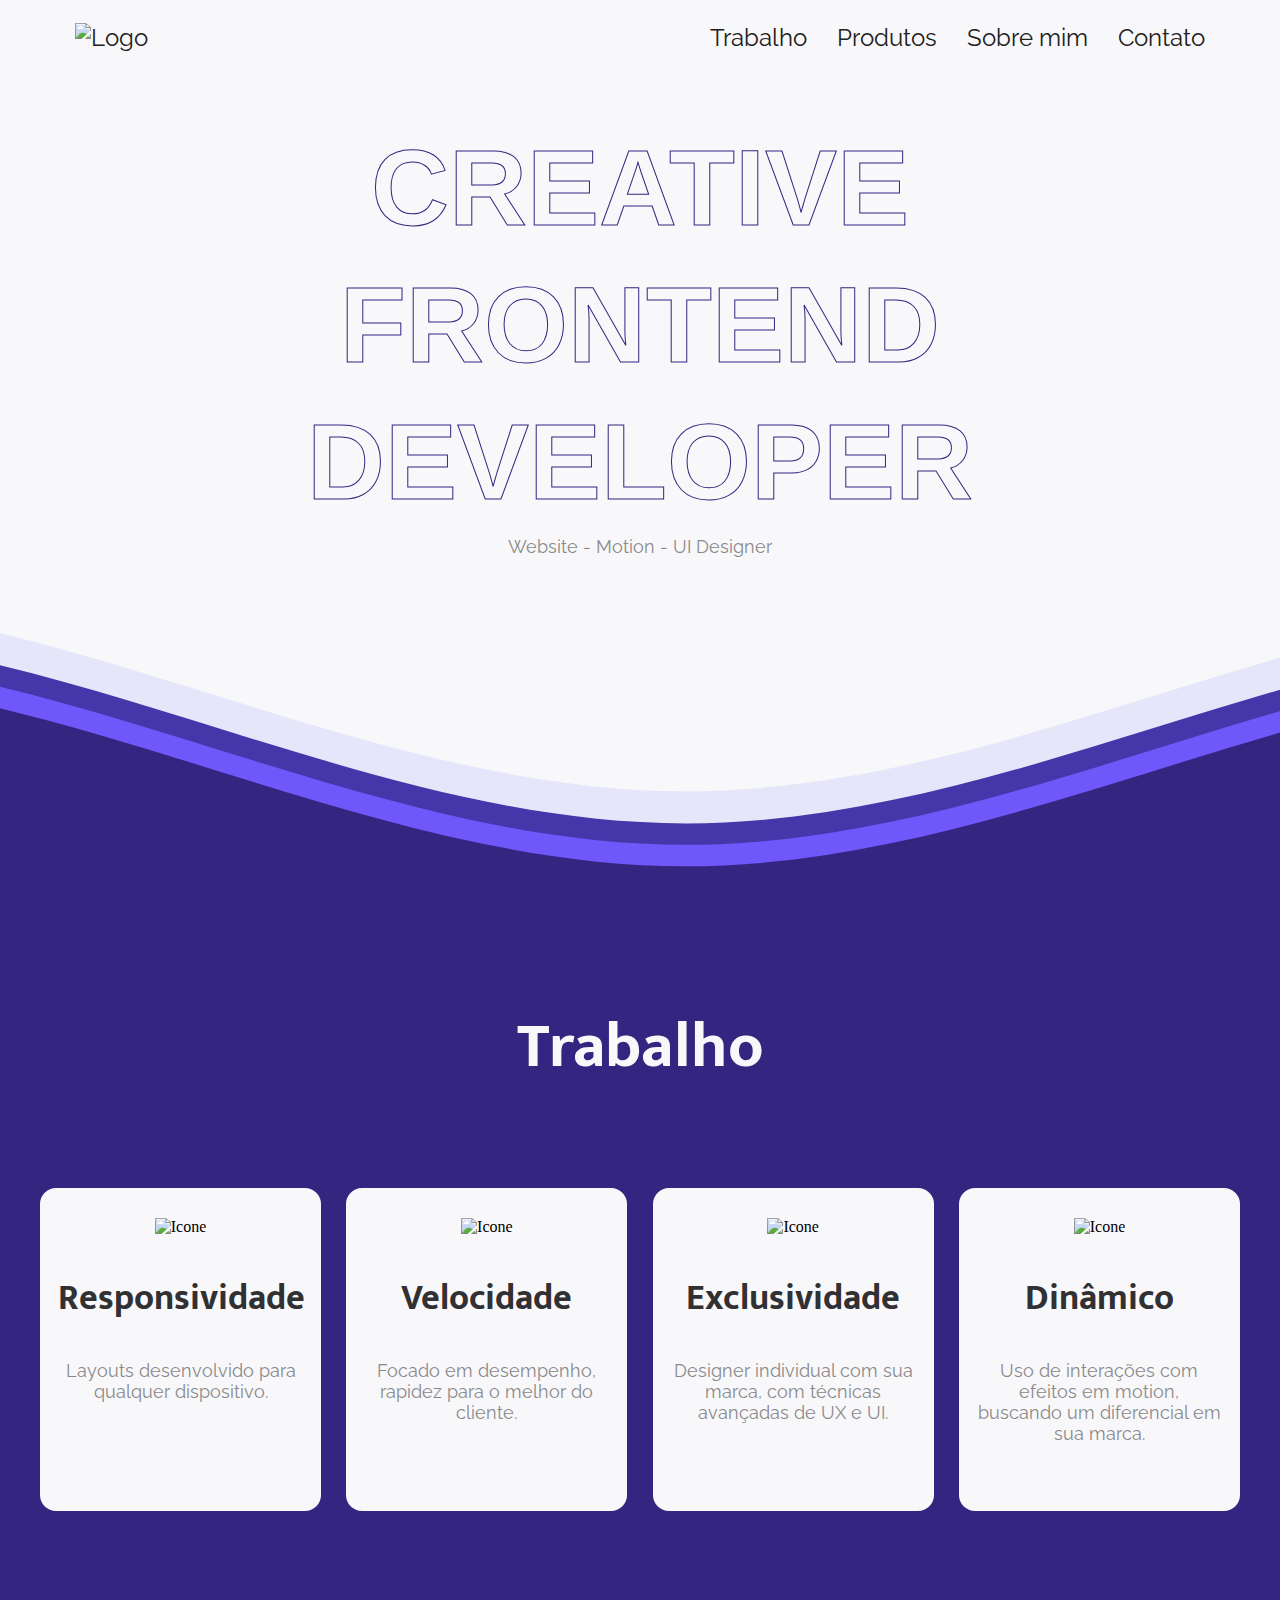
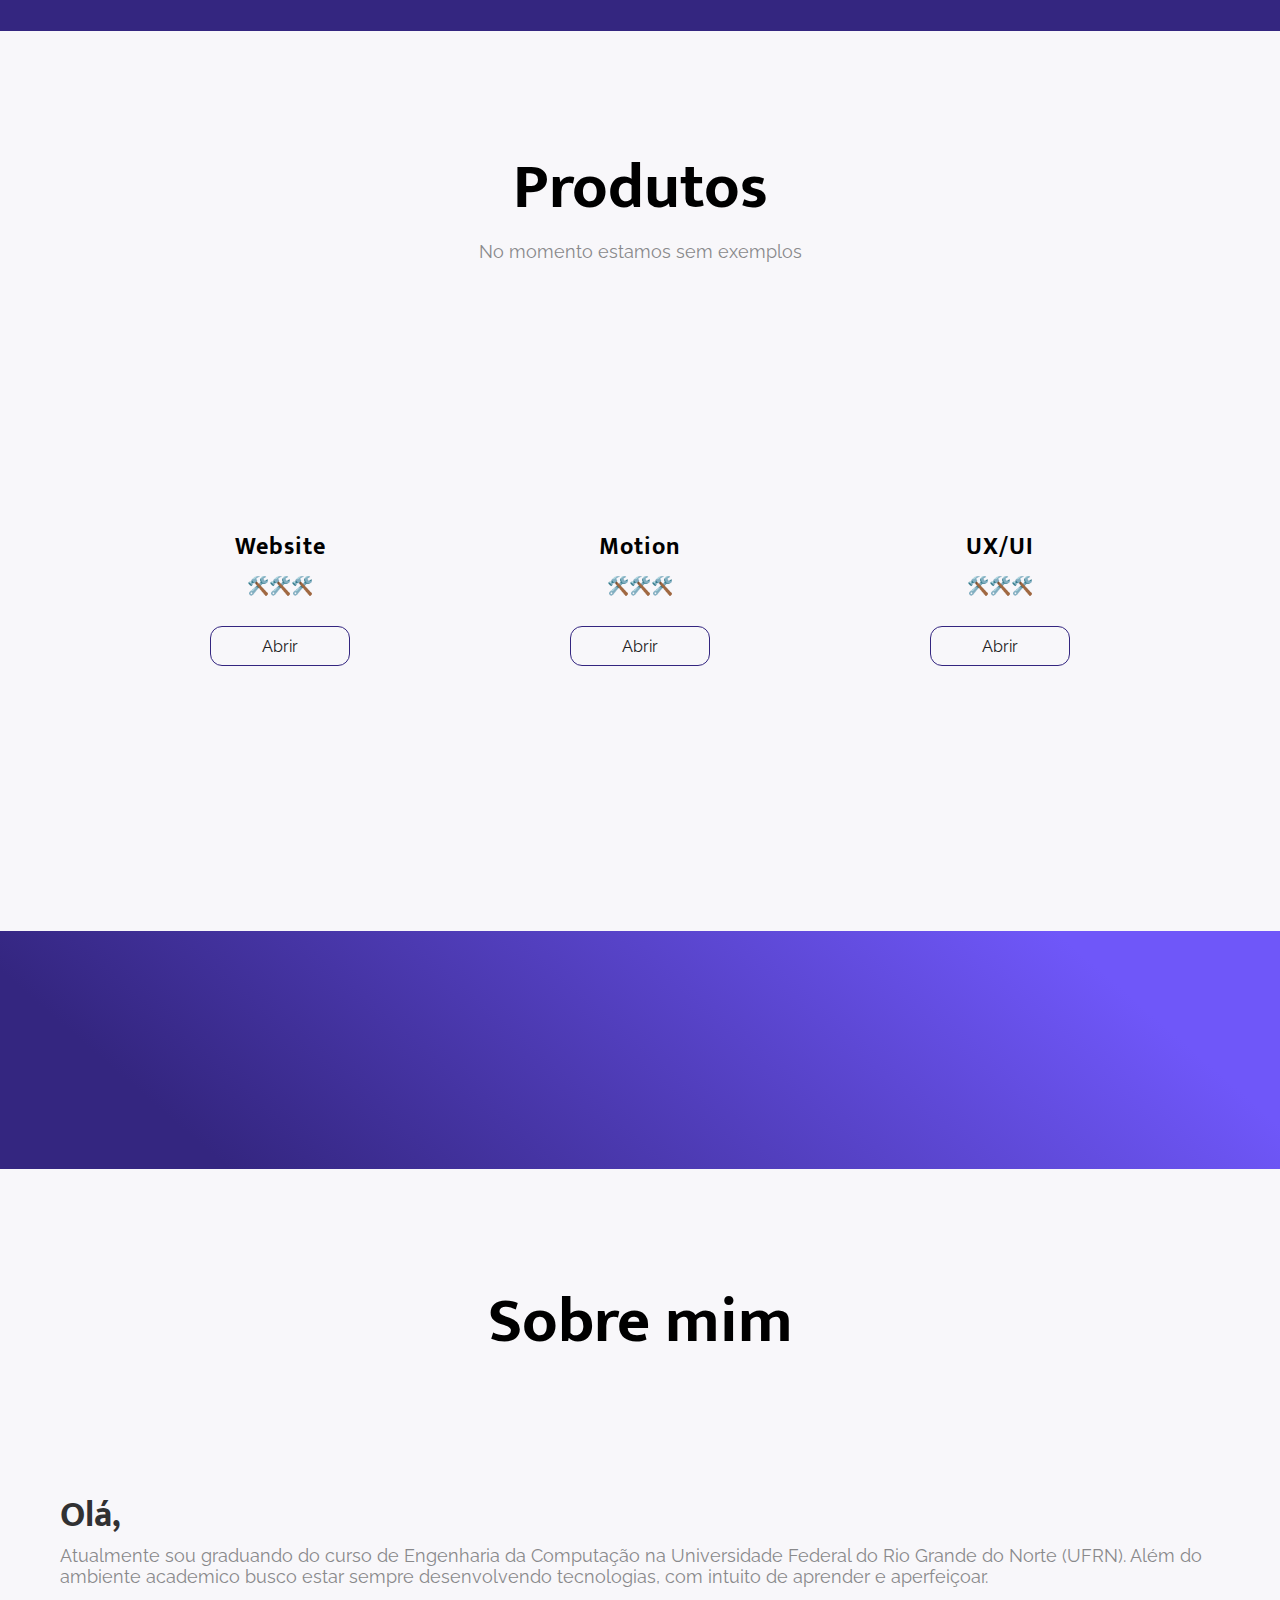
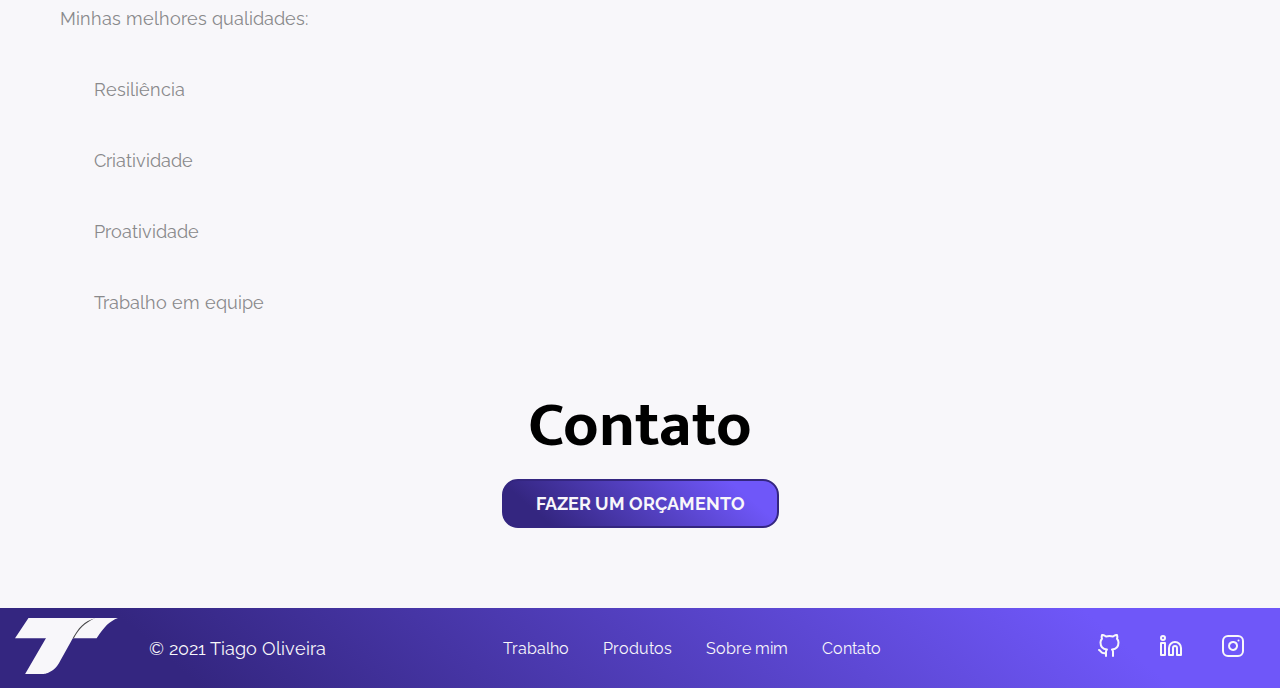
==== commit 513b2302: "Portfólio tosantos.dev" ====
--- a/index.html
+++ b/index.html
@@ -15,6 +15,7 @@
       href="https://fonts.googleapis.com/css2?family=Mukta:wght@400;500&family=Raleway&display=swap"
       rel="stylesheet"
     />
+    <link rel="shortcut icon" href="svg/logfavicon.svg">
     <script 
     src="https://code.jquery.com/jquery-3.5.1.min.js" 
     integrity="sha256-9/aliU8dGd2tb6OSsuzixeV4y/faTqgFtohetphbbj0=" crossorigin="anonymous">
@@ -186,8 +187,7 @@
               <p>
                 Atualmente sou graduando do curso de Engenharia da Computação na
                 Universidade Federal do Rio Grande do Norte (UFRN). Além do
-                ambiente academico busco está sempre desenvolvendo tecnologias,
-                no intuito de aprender e aperfeiçoar.
+                ambiente academico busco estar sempre desenvolvendo tecnologias, com intuito de aprender e aperfeiçoar.
                 <br />
                 <br />Minhas melhores qualidades:
               </p>
--- a/style.css
+++ b/style.css
@@ -46,7 +46,7 @@
     z-index: 999; /* deixa a barra acima de qualquer item da pagina */
     background-color: #F8F7FA;
 }
-.navbar{ 
+.navbar{
     font-size: 24px;
     max-width: 1200px;
     height: 75px;
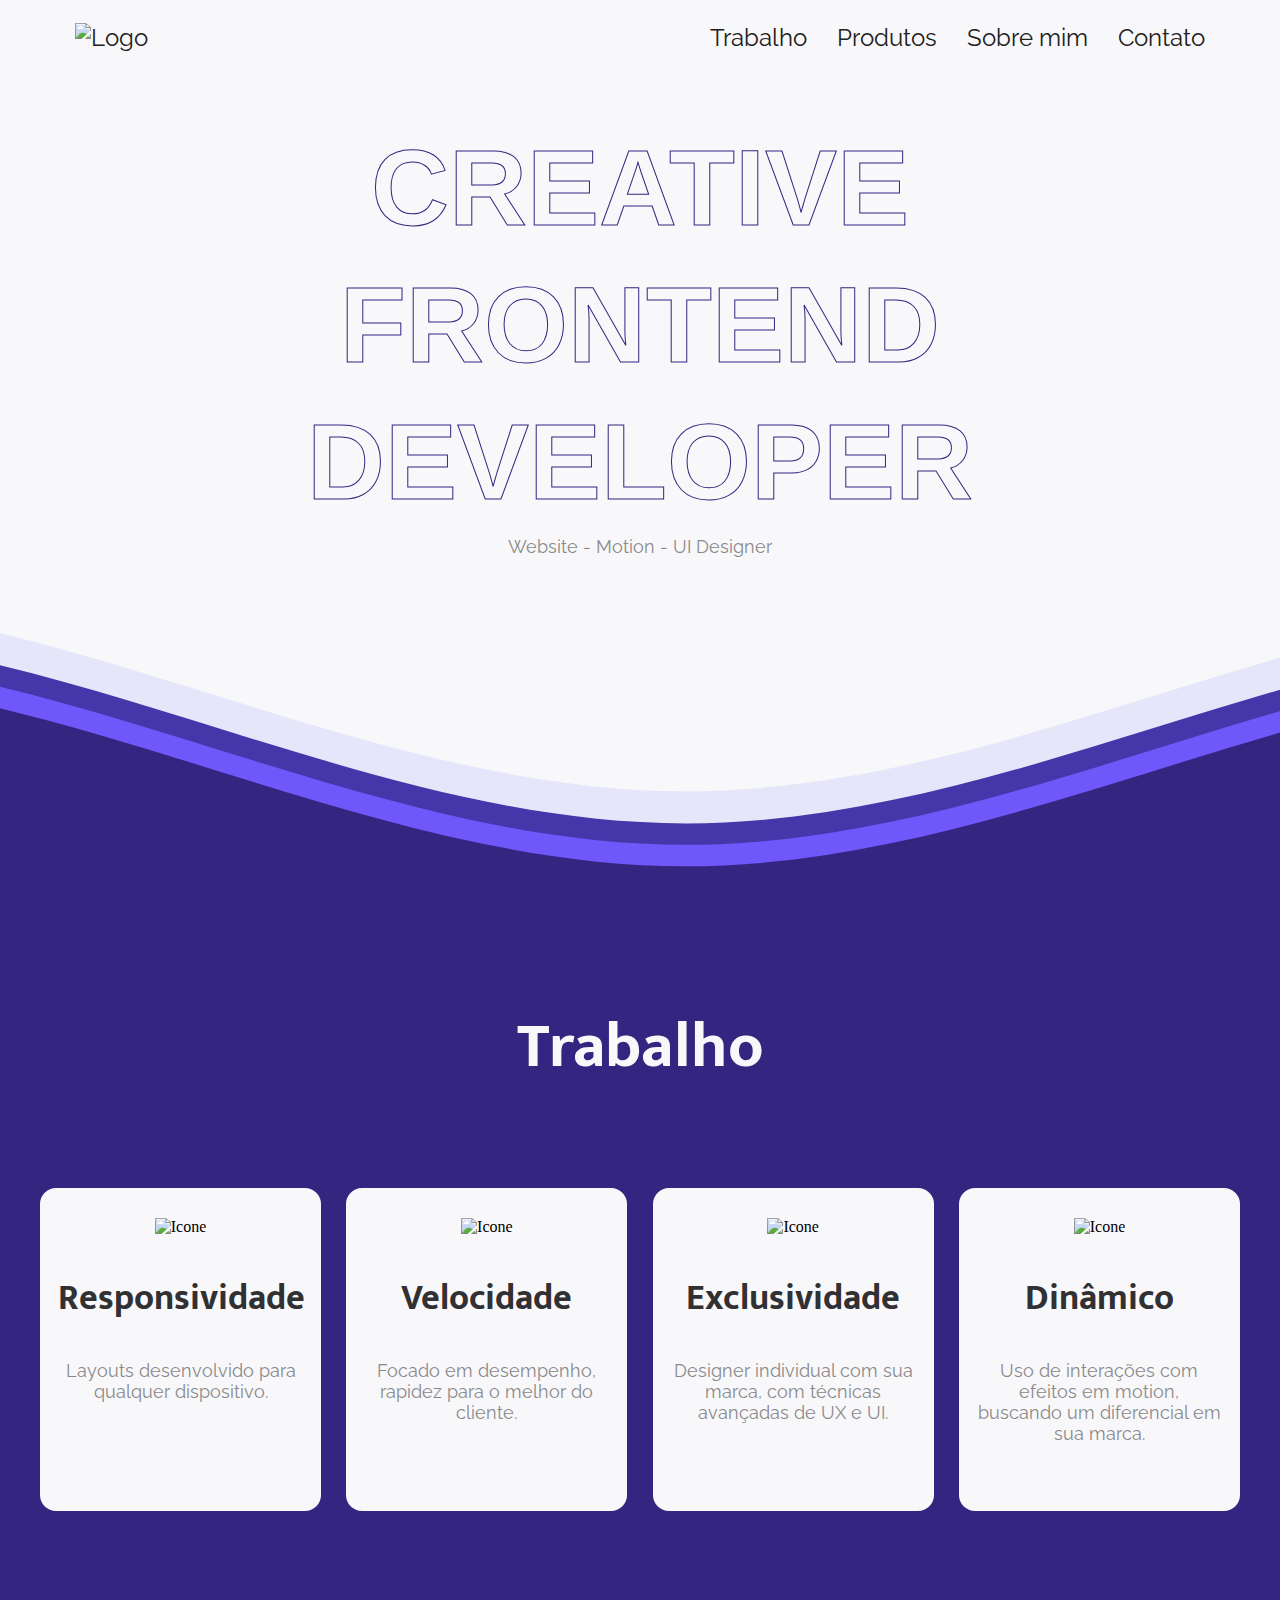
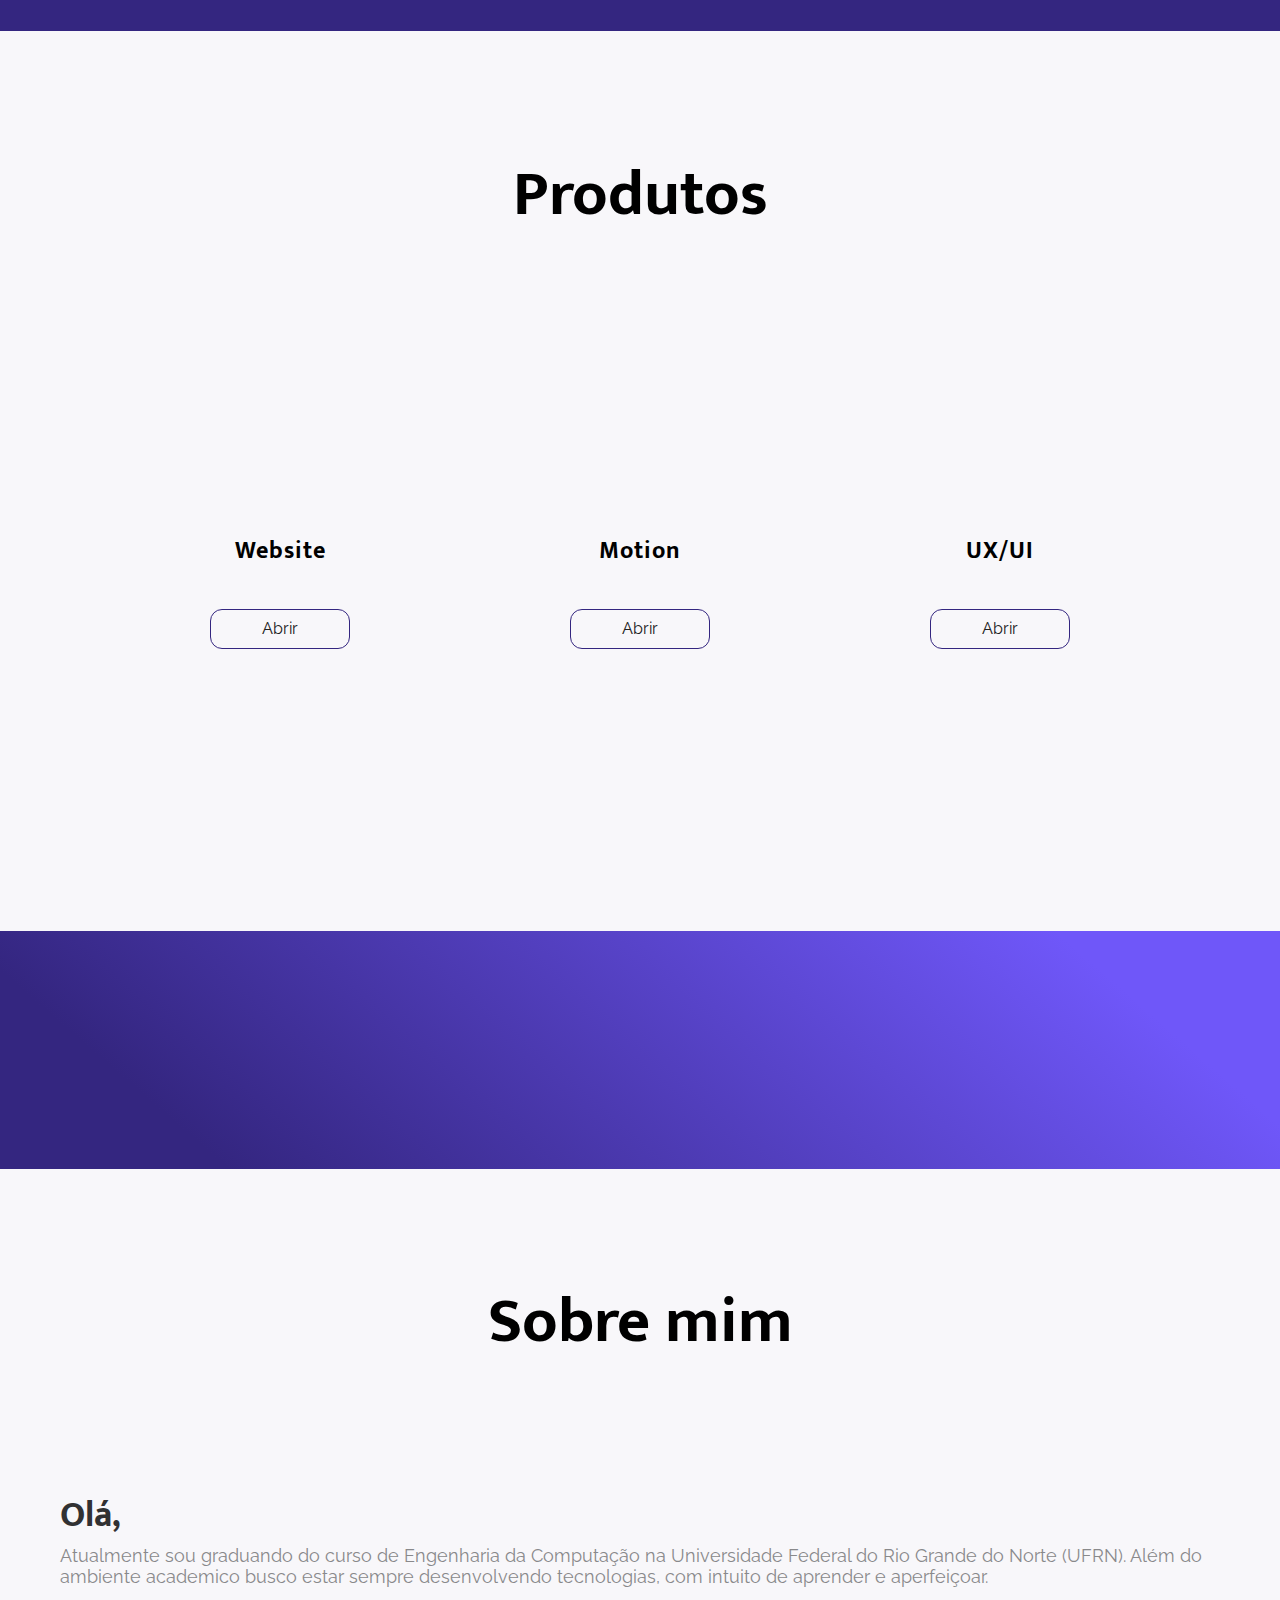
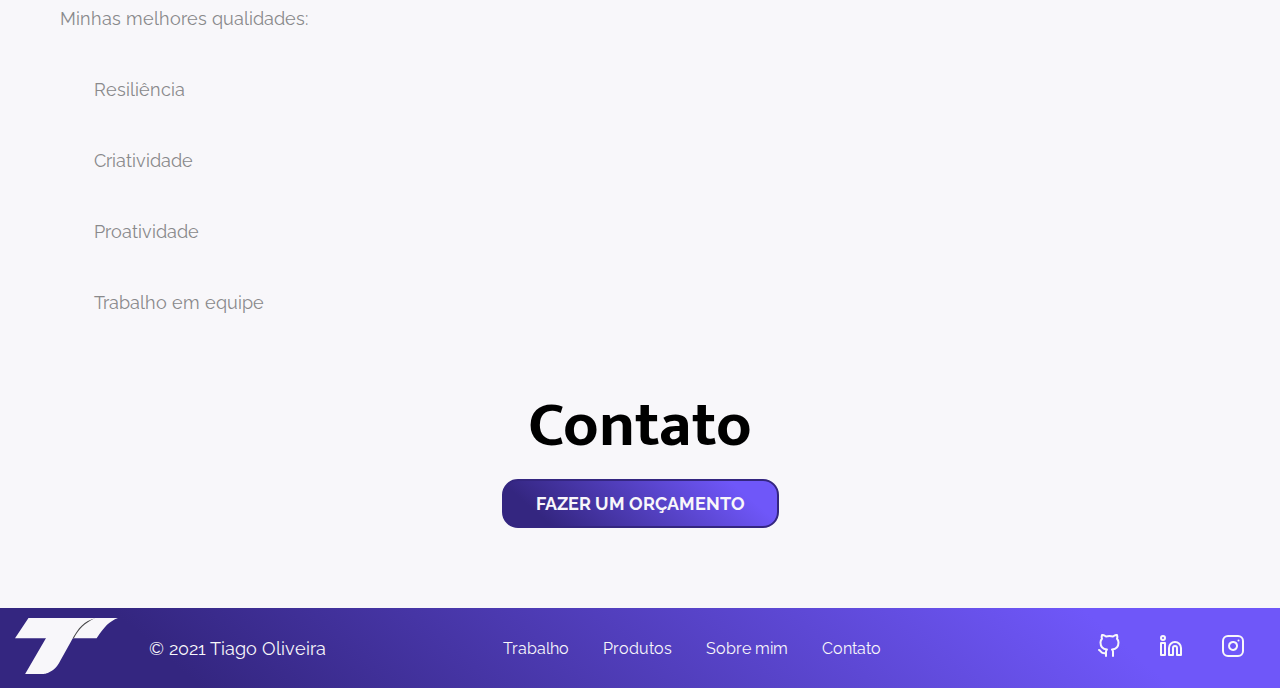
==== commit 5b8de0c3: "Portfólio Tosantos.dev" ====
--- a/index.html
+++ b/index.html
@@ -133,7 +133,6 @@
       <section id="product" class="services">
         <div class="s-heading">
           <h1>Produtos</h1>
-          <p>No momento estamos sem exemplos </p>
         </div>
       
        <div class="s-box-container">
@@ -142,24 +141,22 @@
            <div class="bar"></div>
           
            <h1>Website</h1>
-            <p>🛠️🛠️🛠️</p>
-           <a class="s-btn" href="#product">Abrir</a>
+            
+           <a class="s-btn" href="website.html">Abrir</a>
          </div>
           
         <div class="s-box">    
           <div class="bar"></div>    
              
           <h1>Motion</h1>
-          <p>🛠️🛠️🛠️</p>
           <a class="s-btn" href="#product">Abrir</a>
         </div>
           
         <div class="s-box">    
           <div class="bar"></div>    
              
-          <h1>UX/UI</h1>    
-          <p>🛠️🛠️🛠️</p>    
-          <a class="s-btn" href="#product">Abrir</a>
+          <h1>UX/UI</h1>     
+          <a class="s-btn" href="website.html">Abrir</a>
         </div>
       </div>
         
